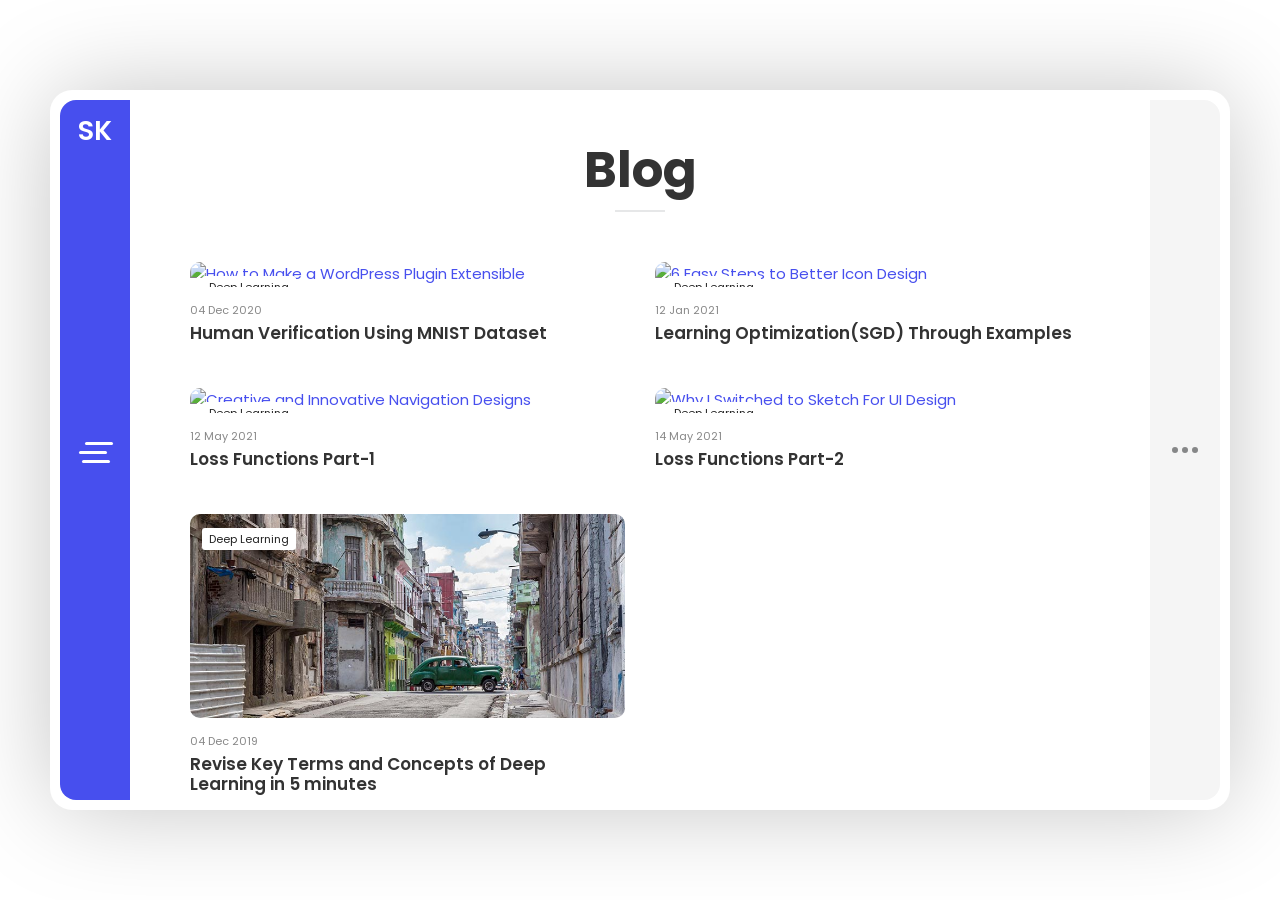
==== blog.html @ 2c193162 "master" ====
<!DOCTYPE html>
<html lang="en" class="no-js">
  <head>
    <meta charset="UTF-8" />
    <meta http-equiv="X-UA-Compatible" content="IE=edge"> 
    <title>Alan - Resume / CV / vCard Template</title>
    <meta name="viewport" content="width=device-width, initial-scale=1, maximum-scale=1, user-scalable=no">
    <meta name="description" content="Leven - Resume / CV / vCard Template" />
    <meta name="keywords" content="vcard, resposnive, retina, resume, jquery, css3, bootstrap, portfolio" />
    <meta name="author" content="lmpixels" />
    <link rel="shortcut icon" href="favicon.ico">

    <link rel="stylesheet" href="https://cdn.linearicons.com/free/1.0.0/icon-font.min.css">
    <link rel="stylesheet" href="css/normalize.css" type="text/css">
    <link rel="stylesheet" href="css/bootstrap.min.css" type="text/css">
    <link rel="stylesheet" href="css/animations.css" type="text/css">
    <link rel="stylesheet" href="css/owl.carousel.css" type="text/css">
    <link rel="stylesheet" href="css/magnific-popup.css" type="text/css">
    <link rel="stylesheet" href="css/dlmenu.css" type="text/css">
    <link rel="stylesheet" href="css/main.css" type="text/css">
  <script async src='/cdn-cgi/bm/cv/669835187/api.js'></script></head>

  <body>

    <div class="lm-animated-bg"></div>
    
    <!-- Loading animation -->
    <div class="preloader">
      <div class="preloader-animation">
        <div class="preloader-spinner">
        </div>
      </div>
    </div>
    <!-- /Loading animation -->

    <!-- Page Wrapper -->
    <div class="page-wrapper bg-move-effect">
      <div class="page-content site-content">

        <!-- Site Header -->
        <header id="site_header" class="header">
          <div class="header-content">
            <!-- Menu Button Icon -->
            <div class="menu-button">
              <span></span>
              <span></span>
              <span></span>
            </div>
            <!-- /Menu Button Icon -->
                
            <!-- Personal Photo or Site Logo -->
            <!--<div class="header-photo">
              <a href="#">
                <img src="./img/profile_img.jpg" alt="image">
              </a>
            </div>-->
            <!-- /Personal Photo or Site Logo -->

            <!-- Text Logo -->
            <div class="header-titles">
              <a href="#">
                <h2>SK</h2>
              </a>
            </div>
            <!-- Text Logo -->
          </div>
          
          <!-- Site Main Menu & Profile Card -->
          <div class="site-menu profile-card-on flex-v-align dl-menuwrapper">
            <!-- Profile Card -->
            <div class="profile-card flex-v-align">
              <div class="profile-card-block">
                <!-- Profile Photo -->
                <div class="profile-img">
                  <a href="#">
                    <img src="./img/profile_img.jpg" alt="image">
                  </a>
                </div>
                <!-- /Profile Photo -->
                
                <!-- Profile Titles -->
                <a href="#">
                  <h3 class="site-title">Srinivas Konduri</h3>
                </a>
                            
                <h5 class="site-subtitle">Web & App Developer | AI & ML Enthusiast</h5>
                <!-- /Profile Titles -->
                
                <!-- Social Links -->
                <div class="social-links">
                  <ul>
                    <li>
                      <a href="https://github.com/srinivaskool" target="_blank">
                        <i class="fab fa-github"></i>
                      </a>
                    </li>
                    
                    <li>
                      <a href="https://www.facebook.com/srinivas.koool" target="_blank">
                        <i class="fab fa-facebook-f"></i>
                      </a>
                    </li>
                    
                    <li>
                      <a href="https://www.linkedin.com/in/srinivas-konduri/" target="_blank">
                        <i class="fab fa-linkedin-in"></i>
                      </a>
                    </li>

                    <li>
                      <a href="https://srinivask-bits.medium.com/" target="_blank">
                        <i class="fab fa-medium-m"></i>
                      </a>
                    </li>
                  </ul>
                </div>
                <!-- /Social Links -->
              </div>
            </div>
            <!-- /Profile Card -->

            <!-- Main Menu -->
            <ul class="alan-classic-menu main-menu dl-menu dl-menuopen">
              <li class="menu-item">
                <a href="index.html">About Me</a>
              </li>
              
              <li class="menu-item">
                <a href="resume.html">Resume</a>
              </li>

              <li class="menu-item">
                <a href="portfolio.html">Portfolio</a>
              </li>

              <li class="menu-item current-menu-item">
                <a href="blog.html">Blog</a>
              </li>
              
              <li class="menu-item">
                <a href="contact.html">Contact</a>
              </li>
            </ul>
            <!-- /Main Menu -->
          </div>
          <!-- /Site Main Menu & Profile Card -->
        </header>
        <!-- /Site Header -->

        <!-- Right Sidebar -->
        <div class="r-sidebar">
          <div class="sidebar-button">
            <span></span>
            <span></span>
            <span></span>
          </div>
        </div>
        
        <div id="blog-sidebar" class="blog-sidebar">
          <div class="blog-sidebar-content clearfix">
            <div class="sidebar-item">
              <div class="sidebar-title">
                <h4>Portfolio</h4>
              </div>
              
              <ul>
                <li class="cat-item">
                  <a href="portfolio.html">Web Development</a>
                </li>

                <li class="cat-item">
                  <a href="portfolio.html">Deep Learning</a>
                </li>

                <li class="cat-item">
                  <a href="portfolio.html">App Development</a>
                </li>
                
                <li class="cat-item">
                  <a href="portfolio.html">Python Projects</a>
                </li>
                
                <li class="cat-item">
                  <a href="portfolio.html">AWS</a>
                </li>
              </ul>

            </div>
            
            <div class="sidebar-item"><div class="sidebar-title"><h4>Achievements</h4></div>
              <ul>
                <li>
                  <a>Selected for Amazon ML Summer School - 2021</a>
                </li>
                <li>
                  <a>Secretary for Economics Association 2019-20</a>
                </li>
                <li>
                  <a>Joint Secretary for Economics Association 2018-19</a>
                </li>
                <li>
                  <a>Scholarship America - 2018</a>
                </li>
                <li>
                  <a>Lean Six Sigma Green Belt - 2018</a>
                </li>
              </ul>
            </div>

            <div class="sidebar-item">
              <div class="sidebar-title">
                <h4>Recent Blogs</h4>
              </div>
              <ul>
                <li>
                  <a href="https://medium.com/analytics-vidhya/human-verification-using-mnist-dataset-with-code-dc3477c17909" target="_blank">Human Verification Using MNIST Dataset</a>
                </li>
                
                <li>
                  <a href="https://medium.com/analytics-vidhya/learning-optimization-sgd-through-examples-2459f1a0715" target="_blank">Learning Optimization(SGD) Through Examples</a>
                </li>
                
                <li>
                  <a href="https://medium.com/analytics-vidhya/loss-functions-part-1-17b2601031c1" target="_blank">Loss Functions Part-1</a>
                </li>
                
                <li>
                  <a href="https://medium.com/analytics-vidhya/loss-functions-part-2-c9d0255cbcfc" target="_blank">Loss Functions Part-2</a>
                </li>
                
              </ul>
            </div>

          </div>
        </div>
        <!-- /Right Sidebar -->

        <!-- Page Content -->
        <div class="content-area single-page-area" data-animation="animated-section-rotateRoomBottomIn">
          <div class="single-page-content">
            <div class="content-wrapper">
              <div class="page-title">
                <h1>Blog</h1>
              </div>

              <article class="page type-page">
                <div class="entry-content">

                  <div class="row">
                    <div class=" col-xs-12 col-sm-12 ">

                      <div class="blog-masonry two-columns clearfix">
                        <!-- Blog Post 1 -->
                        <div class="item">
                          <div class="blog-card">
                            <div class="media-block">
                              <div class="category">
                                <a href="#" title="View all posts in WordPress">Deep Learning</a>
                              </div>
                              <a href="https://medium.com/analytics-vidhya/human-verification-using-mnist-dataset-with-code-dc3477c17909" target="_blank">
                                <img src="./img/blog/blog_post_1.jpg" alt="How to Make a WordPress Plugin Extensible" title="" />
                                <div class="mask"></div>
                              </a>
                            </div>
                            <div class="post-info">
                              <div class="post-date">04 Dec 2020</div>
                              <a href="blog-post-1.html">
                                <h4 class="blog-item-title">Human Verification Using MNIST Dataset</h4>
                              </a>
                            </div>
                          </div>
                        </div>
                        <!-- End of Blog Post 1 -->
                        
                        <!-- Blog Post 2 -->
                        <div class="item">
                          <div class="blog-card">
                            <div class="media-block">
                              <div class="category">
                                <a href="#" title="View all posts in Design">Deep Learning</a>
                              </div>

                              <a href="https://medium.com/analytics-vidhya/learning-optimization-sgd-through-examples-2459f1a0715">
                                <img src="./img/blog/blog_post_2.jpg" alt="6 Easy Steps to Better Icon Design" title="" />
                                <div class="mask"></div>
                              </a>
                            </div>
                            <div class="post-info">
                              <div class="post-date">12 Jan 2021</div>
                              <a href="blog-post-1.html">
                                <h4 class="blog-item-title">Learning Optimization(SGD) Through Examples</h4>
                              </a>
                            </div>
                          </div>
                        </div>
                        <!-- End of Blog Post 2 -->
                        
                        <!-- Blog Post 3 -->
                        <div class="item">
                          <div class="blog-card">
                            <div class="media-block">
                              <div class="category">
                                <a href="#" title="View all posts in UI">Deep Learning</a>
                              </div>
                              <a href="https://medium.com/analytics-vidhya/loss-functions-part-1-17b2601031c1">
                                <img src="./img/blog/blog_post_3.jpg" alt="Creative and Innovative Navigation Designs" title="" />
                                <div class="mask"></div>
                              </a>
                            </div>
                            <div class="post-info">
                              <div class="post-date">12 May 2021</div>
                              <a href="https://medium.com/analytics-vidhya/loss-functions-part-1-17b2601031c1">
                                <h4 class="blog-item-title">Loss Functions Part-1</h4>
                              </a>
                            </div>
                          </div>
                        </div>
                        <!-- End of Blog Post 3 -->

                        <!-- Blog Post 4 -->
                        <div class="item">
                          <div class="blog-card">
                            <div class="media-block">
                              <div class="category">
                                <a href="#" title="View all posts in Design">Deep Learning</a>
                              </div>
                              <a href="https://medium.com/analytics-vidhya/loss-functions-part-2-c9d0255cbcfc">
                                <img src="./img/blog/blog_post_4.jpg" alt="Why I Switched to Sketch For UI Design" title="" />
                                <div class="mask"></div>
                              </a>
                            </div>
                            <div class="post-info">
                              <div class="post-date">14 May 2021</div>
                              <a href="https://medium.com/analytics-vidhya/loss-functions-part-2-c9d0255cbcfc">
                                <h4 class="blog-item-title">Loss Functions Part-2</h4>
                              </a>
                            </div>
                          </div>
                        </div>
                        <!-- End of Blog Post 4 -->
                        
                        <!-- Blog Post 5 -->
                        <div class="item">
                          <div class="blog-card">
                            <div class="media-block">
                              <div class="category">
                                <a href="#" title="View all posts in E-Commerce">Deep Learning</a>
                              </div>
                              <a href="https://srinivask-bits.medium.com/revise-key-terms-and-concepts-of-deep-learning-in-5-minutes-876a0958017d">
                                <img src="./img/blog/blog_post_5.jpg" alt="An Overview of E-Commerce Platforms" title="" />
                                <div class="mask"></div>
                              </a>
                            </div>
                            <div class="post-info">
                              <div class="post-date">04 Dec 2019</div>
                              <a href="https://srinivask-bits.medium.com/revise-key-terms-and-concepts-of-deep-learning-in-5-minutes-876a0958017d">
                                <h4 class="blog-item-title">Revise Key Terms and Concepts of Deep Learning in 5 minutes</h4>
                              </a>
                            </div>
                          </div>
                        </div>
                        <!-- End of Blog Post 5 -->
                        
                      </div>

                      <a class="btn btn-primary" href="https://srinivask-bits.medium.com/" target="_blank">See All Posts</a>
                    </div>
                  </div>
                </div>
              </article>
            </div>
          </div>

          <!-- /Footer -->
          <footer class="site-footer clearfix">
            <div class="footer-social">
              <ul class="footer-social-links">
                <li>
                  <a href="#" target="_blank">Twitter</a>
                </li>
                <li>
                  <a href="#" target="_blank">Facebook</a>
                </li>
                <li>
                  <a href="#" target="_blank">Instagram</a>
                </li>
              </ul>
            </div>
        
            <div class="footer-copyrights">
              <p>© 2021 All rights reserved.</p>
            </div>
          </footer>
          <!-- /Footer -->
        </div>
        <!-- /Page Content -->
      </div>
    </div>
    <!-- /Page Wrapper -->

    <script src="js/jquery-2.1.3.min.js"></script>
    <script src="js/modernizr.custom.js"></script>
    <script src="js/imagesloaded.pkgd.min.js"></script>
    <script src='https://www.google.com/recaptcha/api.js'></script>
    <script src="js/bootstrap.min.js"></script>
    <script src='js/jquery.shuffle.min.js'></script>
    <script src='js/masonry.pkgd.min.js'></script>
    <script src='js/owl.carousel.min.js'></script>
    <script src="js/jquery.magnific-popup.min.js"></script>
    <script src="js/jquery.dlmenu.js"></script>
    <script src="js/validator.js"></script>
    <script src="js/main.js"></script>
  <script type="text/javascript">(function(){window['__CF$cv$params']={r:'6548a1040ff5dcca',m:'ef5050f8e9f6f0c78a1bb93252361d488847282a-1621881380-1800-AWgDOqCWXJUJlwfZC13KBdb8Z/oQfrloVsmHi3KeYJhN305UzDElmMN/gx9iqX8kN0z2RSWRH3BOrjICI/CoUok+uMbrZz/Pq6x5kd3xeNwzIEC5cpmt0A/Q4oNa0sfw0JrKqxNmyA1cItImDuFq4sw=',s:[0x811147e135,0x860cb08528],}})();</script><script defer src="https://static.cloudflareinsights.com/beacon.min.js" data-cf-beacon='{"rayId":"6548a1040ff5dcca","version":"2021.5.1","r":1,"token":"94b99c0576dc45bf9d669fb5e9256829","si":10}'></script>
</body>
</html>
---- css/animations.css ----
.animated-section-moveToLeft{-webkit-animation:moveToLeft .6s ease both;animation:moveToLeft .6s ease both}.animated-section-moveFromLeft{-webkit-animation:moveFromLeft .6s ease both;animation:moveFromLeft .6s ease both}.animated-section-moveToRight{-webkit-animation:moveToRight .6s ease both;animation:moveToRight .6s ease both}.animated-section-moveFromRight{-webkit-animation:moveFromRight .6s ease both;animation:moveFromRight .6s ease both}.animated-section-moveToTop{-webkit-animation:moveToTop .6s ease both;animation:moveToTop .6s ease both}.animated-section-moveFromTop{-webkit-animation:moveFromTop .6s ease both;animation:moveFromTop .6s ease both}.animated-section-moveToBottom{-webkit-animation:moveToBottom .6s ease both;animation:moveToBottom .6s ease both}.animated-section-moveFromBottom{-webkit-animation:moveFromBottom .6s ease both;animation:moveFromBottom .6s ease both}.animated-section-fade{-webkit-animation:fade .7s ease both;animation:fade .7s ease both}.animated-section-moveToLeftFade{-webkit-animation:moveToLeftFade .7s ease both;animation:moveToLeftFade .7s ease both}.animated-section-moveFromLeftFade{-webkit-animation:moveFromLeftFade .7s ease both;animation:moveFromLeftFade .7s ease both}.animated-section-moveToRightFade{-webkit-animation:moveToRightFade .7s ease both;animation:moveToRightFade .7s ease both}.animated-section-moveFromRightFade{-webkit-animation:moveFromRightFade .7s ease both;animation:moveFromRightFade .7s ease both}.animated-section-moveToTopFade{-webkit-animation:moveToTopFade .7s ease both;animation:moveToTopFade .7s ease both}.animated-section-moveFromTopFade{-webkit-animation:moveFromTopFade .7s ease both;animation:moveFromTopFade .7s ease both}.animated-section-moveToBottomFade{-webkit-animation:moveToBottomFade .7s ease both;animation:moveToBottomFade .7s ease both}.animated-section-moveFromBottomFade{-webkit-animation:moveFromBottomFade .7s ease both;animation:moveFromBottomFade .7s ease both}.animated-section-moveToLeftEasing{-webkit-animation:moveToLeft .7s ease-in-out both;animation:moveToLeft .7s ease-in-out both}.animated-section-moveToRightEasing{-webkit-animation:moveToRight .7s ease-in-out both;animation:moveToRight .7s ease-in-out both}.animated-section-moveToTopEasing{-webkit-animation:moveToTop .7s ease-in-out both;animation:moveToTop .7s ease-in-out both}.animated-section-moveToBottomEasing{-webkit-animation:moveToBottom .7s ease-in-out both;animation:moveToBottom .7s ease-in-out both}@-webkit-keyframes moveToLeft{from{}to{-webkit-transform:translateX(-100%)}}@keyframes moveToLeft{from{}to{-webkit-transform:translateX(-100%);transform:translateX(-100%)}}@-webkit-keyframes moveFromLeft{from{-webkit-transform:translateX(-100%)}}@keyframes moveFromLeft{from{-webkit-transform:translateX(-100%);transform:translateX(-100%)}}@-webkit-keyframes moveToRight{from{}to{-webkit-transform:translateX(100%)}}@keyframes moveToRight{from{}to{-webkit-transform:translateX(100%);transform:translateX(100%)}}@-webkit-keyframes moveFromRight{from{-webkit-transform:translateX(100%)}}@keyframes moveFromRight{from{-webkit-transform:translateX(100%);transform:translateX(100%)}}@-webkit-keyframes moveToTop{from{}to{-webkit-transform:translateY(-100%)}}@keyframes moveToTop{from{}to{-webkit-transform:translateY(-100%);transform:translateY(-100%)}}@-webkit-keyframes moveFromTop{from{-webkit-transform:translateY(-100%)}}@keyframes moveFromTop{from{-webkit-transform:translateY(-100%);transform:translateY(-100%)}}@-webkit-keyframes moveToBottom{from{}to{-webkit-transform:translateY(100%)}}@keyframes moveToBottom{from{}to{-webkit-transform:translateY(100%);transform:translateY(100%)}}@-webkit-keyframes moveFromBottom{from{-webkit-transform:translateY(100%)}}@keyframes moveFromBottom{from{-webkit-transform:translateY(100%);transform:translateY(100%)}}@-webkit-keyframes fade{from{}to{opacity:.3}}@keyframes fade{from{}to{opacity:.3}}@-webkit-keyframes moveToLeftFade{from{}to{opacity:.3;-webkit-transform:translateX(-100%)}}@keyframes moveToLeftFade{from{}to{opacity:.3;-webkit-transform:translateX(-100%);transform:translateX(-100%)}}@-webkit-keyframes moveFromLeftFade{from{opacity:.3;-webkit-transform:translateX(-100%)}}@keyframes moveFromLeftFade{from{opacity:.3;-webkit-transform:translateX(-100%);transform:translateX(-100%)}}@-webkit-keyframes moveToRightFade{from{}to{opacity:.3;-webkit-transform:translateX(100%)}}@keyframes moveToRightFade{from{}to{opacity:.3;-webkit-transform:translateX(100%);transform:translateX(100%)}}@-webkit-keyframes moveFromRightFade{from{opacity:.3;-webkit-transform:translateX(100%)}}@keyframes moveFromRightFade{from{opacity:.3;-webkit-transform:translateX(100%);transform:translateX(100%)}}@-webkit-keyframes moveToTopFade{from{}to{opacity:.3;-webkit-transform:translateY(-100%)}}@keyframes moveToTopFade{from{}to{opacity:.3;-webkit-transform:translateY(-100%);transform:translateY(-100%)}}@-webkit-keyframes moveFromTopFade{from{opacity:.3;-webkit-transform:translateY(-100%)}}@keyframes moveFromTopFade{from{opacity:.3;-webkit-transform:translateY(-100%);transform:translateY(-100%)}}@-webkit-keyframes moveToBottomFade{from{}to{opacity:.3;-webkit-transform:translateY(100%)}}@keyframes moveToBottomFade{from{}to{opacity:.3;-webkit-transform:translateY(100%);transform:translateY(100%)}}@-webkit-keyframes moveFromBottomFade{from{opacity:.3;-webkit-transform:translateY(100%)}}@keyframes moveFromBottomFade{from{opacity:.3;-webkit-transform:translateY(100%);transform:translateY(100%)}}.animated-section-scaleDown{-webkit-animation:scaleDown .7s ease both;animation:scaleDown .7s ease both}.animated-section-scaleUp{-webkit-animation:scaleUp .7s ease both;animation:scaleUp .7s ease both}.animated-section-scaleUpDown{-webkit-animation:scaleUpDown .5s ease both;animation:scaleUpDown .5s ease both}.animated-section-scaleDownUp{-webkit-animation:scaleDownUp .5s ease both;animation:scaleDownUp .5s ease both}.animated-section-scaleDownCenter{-webkit-animation:scaleDownCenter .4s ease-in both;animation:scaleDownCenter .4s ease-in both}.animated-section-scaleUpCenter{-webkit-animation:scaleUpCenter .4s ease-out both;animation:scaleUpCenter .4s ease-out both}@-webkit-keyframes scaleDown{from{}to{opacity:0;-webkit-transform:scale(.8)}}@keyframes scaleDown{from{}to{opacity:0;-webkit-transform:scale(.8);transform:scale(.8)}}@-webkit-keyframes scaleUp{from{opacity:0;-webkit-transform:scale(.8)}}@keyframes scaleUp{from{opacity:0;-webkit-transform:scale(.8);transform:scale(.8)}}@-webkit-keyframes scaleUpDown{from{opacity:0;-webkit-transform:scale(1.2)}}@keyframes scaleUpDown{from{opacity:0;-webkit-transform:scale(1.2);transform:scale(1.2)}}@-webkit-keyframes scaleDownUp{from{}to{opacity:0;-webkit-transform:scale(1.2)}}@keyframes scaleDownUp{from{}to{opacity:0;-webkit-transform:scale(1.2);transform:scale(1.2)}}@-webkit-keyframes scaleDownCenter{from{}to{opacity:0;-webkit-transform:scale(.7)}}@keyframes scaleDownCenter{from{}to{opacity:0;-webkit-transform:scale(.7);transform:scale(.7)}}@-webkit-keyframes scaleUpCenter{from{opacity:0;-webkit-transform:scale(.7)}}@keyframes scaleUpCenter{from{opacity:0;-webkit-transform:scale(.7);transform:scale(.7)}}.animated-section-rotateRightSideFirst{-webkit-transform-origin:0% 50%;transform-origin:0% 50%;-webkit-animation:rotateRightSideFirst .8s both ease-in;animation:rotateRightSideFirst .8s both ease-in}.animated-section-rotateLeftSideFirst{-webkit-transform-origin:100% 50%;transform-origin:100% 50%;-webkit-animation:rotateLeftSideFirst .8s both ease-in;animation:rotateLeftSideFirst .8s both ease-in}.animated-section-rotateTopSideFirst{-webkit-transform-origin:50% 100%;transform-origin:50% 100%;-webkit-animation:rotateTopSideFirst .8s both ease-in;animation:rotateTopSideFirst .8s both ease-in}.animated-section-rotateBottomSideFirst{-webkit-transform-origin:50% 0%;transform-origin:50% 0%;-webkit-animation:rotateBottomSideFirst .8s both ease-in;animation:rotateBottomSideFirst .8s both ease-in}.animated-section-flipOutRight{-webkit-transform-origin:50% 50%;transform-origin:50% 50%;-webkit-animation:flipOutRight .5s both ease-in;animation:flipOutRight .5s both ease-in}.animated-section-flipInLeft{-webkit-transform-origin:50% 50%;transform-origin:50% 50%;-webkit-animation:flipInLeft .5s both ease-out;animation:flipInLeft .5s both ease-out}.animated-section-flipOutLeft{-webkit-transform-origin:50% 50%;transform-origin:50% 50%;-webkit-animation:flipOutLeft .5s both ease-in;animation:flipOutLeft .5s both ease-in}.animated-section-flipInRight{-webkit-transform-origin:50% 50%;transform-origin:50% 50%;-webkit-animation:flipInRight .5s both ease-out;animation:flipInRight .5s both ease-out}.animated-section-flipOutTop{-webkit-transform-origin:50% 50%;transform-origin:50% 50%;-webkit-animation:flipOutTop .5s both ease-in;animation:flipOutTop .5s both ease-in}.animated-section-flipInBottom{-webkit-transform-origin:50% 50%;transform-origin:50% 50%;-webkit-animation:flipInBottom .5s both ease-out;animation:flipInBottom .5s both ease-out}.animated-section-flipOutBottom{-webkit-transform-origin:50% 50%;transform-origin:50% 50%;-webkit-animation:flipOutBottom .5s both ease-in;animation:flipOutBottom .5s both ease-in}.animated-section-flipInTop{-webkit-transform-origin:50% 50%;transform-origin:50% 50%;-webkit-animation:flipInTop .5s both ease-out;animation:flipInTop .5s both ease-out}.animated-section-rotateFall{-webkit-transform-origin:0% 0%;transform-origin:0% 0%;-webkit-animation:rotateFall 1s both ease-in;animation:rotateFall 1s both ease-in}.animated-section-rotateOutNewspaper{-webkit-transform-origin:50% 50%;transform-origin:50% 50%;-webkit-animation:rotateOutNewspaper .5s both ease-in;animation:rotateOutNewspaper .5s both ease-in}.animated-section-rotateInNewspaper{-webkit-transform-origin:50% 50%;transform-origin:50% 50%;-webkit-animation:rotateInNewspaper .5s both ease-out;animation:rotateInNewspaper .5s both ease-out}.animated-section-rotatePushLeft{-webkit-transform-origin:0% 50%;transform-origin:0% 50%;-webkit-animation:rotatePushLeft .8s both ease;animation:rotatePushLeft .8s both ease}.animated-section-rotatePushRight{-webkit-transform-origin:100% 50%;transform-origin:100% 50%;-webkit-animation:rotatePushRight .8s both ease;animation:rotatePushRight .8s both ease}.animated-section-rotatePushTop{-webkit-transform-origin:50% 0%;transform-origin:50% 0%;-webkit-animation:rotatePushTop .8s both ease;animation:rotatePushTop .8s both ease}.animated-section-rotatePushBottom{-webkit-transform-origin:50% 100%;transform-origin:50% 100%;-webkit-animation:rotatePushBottom .8s both ease;animation:rotatePushBottom .8s both ease}.animated-section-rotatePullRight{-webkit-transform-origin:100% 50%;transform-origin:100% 50%;-webkit-animation:rotatePullRight .5s both ease;animation:rotatePullRight .5s both ease}.animated-section-rotatePullLeft{-webkit-transform-origin:0% 50%;transform-origin:0% 50%;-webkit-animation:rotatePullLeft .5s both ease;animation:rotatePullLeft .5s both ease}.animated-section-rotatePullTop{-webkit-transform-origin:50% 0%;transform-origin:50% 0%;-webkit-animation:rotatePullTop .5s both ease;animation:rotatePullTop .5s both ease}.animated-section-rotatePullBottom{-webkit-transform-origin:50% 100%;transform-origin:50% 100%;-webkit-animation:rotatePullBottom .5s both ease;animation:rotatePullBottom .5s both ease}.animated-section-rotateFoldRight{-webkit-transform-origin:0% 50%;transform-origin:0% 50%;-webkit-animation:rotateFoldRight .7s both ease;animation:rotateFoldRight .7s both ease}.animated-section-rotateFoldLeft{-webkit-transform-origin:100% 50%;transform-origin:100% 50%;-webkit-animation:rotateFoldLeft .7s both ease;animation:rotateFoldLeft .7s both ease}.animated-section-rotateFoldTop{-webkit-transform-origin:50% 100%;transform-origin:50% 100%;-webkit-animation:rotateFoldTop .7s both ease;animation:rotateFoldTop .7s both ease}.animated-section-rotateFoldBottom{-webkit-transform-origin:50% 0%;transform-origin:50% 0%;-webkit-animation:rotateFoldBottom .7s both ease;animation:rotateFoldBottom .7s both ease}.animated-section-rotateUnfoldLeft{-webkit-transform-origin:100% 50%;transform-origin:100% 50%;-webkit-animation:rotateUnfoldLeft .7s both ease;animation:rotateUnfoldLeft .7s both ease}.animated-section-rotateUnfoldRight{-webkit-transform-origin:0% 50%;transform-origin:0% 50%;-webkit-animation:rotateUnfoldRight .7s both ease;animation:rotateUnfoldRight .7s both ease}.animated-section-rotateUnfoldTop{-webkit-transform-origin:50% 100%;transform-origin:50% 100%;-webkit-animation:rotateUnfoldTop .7s both ease;animation:rotateUnfoldTop .7s both ease}.animated-section-rotateUnfoldBottom{-webkit-transform-origin:50% 0%;transform-origin:50% 0%;-webkit-animation:rotateUnfoldBottom .7s both ease;animation:rotateUnfoldBottom .7s both ease}.animated-section-rotateRoomLeftOut{-webkit-transform-origin:100% 50%;transform-origin:100% 50%;-webkit-animation:rotateRoomLeftOut .8s both ease;animation:rotateRoomLeftOut .8s both ease}.animated-section-rotateRoomLeftIn{-webkit-transform-origin:0% 50%;transform-origin:0% 50%;-webkit-animation:rotateRoomLeftIn .8s both ease;animation:rotateRoomLeftIn .8s both ease}.animated-section-rotateRoomRightOut{-webkit-transform-origin:0% 50%;transform-origin:0% 50%;-webkit-animation:rotateRoomRightOut .8s both ease;animation:rotateRoomRightOut .8s both ease}.animated-section-rotateRoomRightIn{-webkit-transform-origin:100% 50%;transform-origin:100% 50%;-webkit-animation:rotateRoomRightIn .8s both ease;animation:rotateRoomRightIn .8s both ease}.animated-section-rotateRoomTopOut{-webkit-transform-origin:50% 100%;transform-origin:50% 100%;-webkit-animation:rotateRoomTopOut .8s both ease;animation:rotateRoomTopOut .8s both ease}.animated-section-rotateRoomTopIn{-webkit-transform-origin:50% 0%;transform-origin:50% 0%;-webkit-animation:rotateRoomTopIn .8s both ease;animation:rotateRoomTopIn .8s both ease}.animated-section-rotateRoomBottomOut{-webkit-transform-origin:50% 0%;transform-origin:50% 0%;-webkit-animation:rotateRoomBottomOut .8s both ease;animation:rotateRoomBottomOut .8s both ease}.animated-section-rotateRoomBottomIn{-webkit-transform-origin:50% 100%;transform-origin:50% 100%;-webkit-animation:rotateRoomBottomIn .8s both ease;animation:rotateRoomBottomIn .8s both ease}.animated-section-rotateCubeLeftOut{-webkit-transform-origin:100% 50%;transform-origin:100% 50%;-webkit-animation:rotateCubeLeftOut .6s both ease-in;animation:rotateCubeLeftOut .6s both ease-in}.animated-section-rotateCubeLeftIn{-webkit-transform-origin:0% 50%;transform-origin:0% 50%;-webkit-animation:rotateCubeLeftIn .6s both ease-in;animation:rotateCubeLeftIn .6s both ease-in}.animated-section-rotateCubeRightOut{-webkit-transform-origin:0% 50%;transform-origin:0% 50%;-webkit-animation:rotateCubeRightOut .6s both ease-in;animation:rotateCubeRightOut .6s both ease-in}.animated-section-rotateCubeRightIn{-webkit-transform-origin:100% 50%;transform-origin:100% 50%;-webkit-animation:rotateCubeRightIn .6s both ease-in;animation:rotateCubeRightIn .6s both ease-in}.animated-section-rotateCubeTopOut{-webkit-transform-origin:50% 100%;transform-origin:50% 100%;-webkit-animation:rotateCubeTopOut .6s both ease-in;animation:rotateCubeTopOut .6s both ease-in}.animated-section-rotateCubeTopIn{-webkit-transform-origin:50% 0%;transform-origin:50% 0%;-webkit-animation:rotateCubeTopIn .6s both ease-in;animation:rotateCubeTopIn .6s both ease-in}.animated-section-rotateCubeBottomOut{-webkit-transform-origin:50% 0%;transform-origin:50% 0%;-webkit-animation:rotateCubeBottomOut .6s both ease-in;animation:rotateCubeBottomOut .6s both ease-in}.animated-section-rotateCubeBottomIn{-webkit-transform-origin:50% 100%;transform-origin:50% 100%;-webkit-animation:rotateCubeBottomIn .6s both ease-in;animation:rotateCubeBottomIn .6s both ease-in}.animated-section-rotateCarouselLeftOut{-webkit-transform-origin:100% 50%;transform-origin:100% 50%;-webkit-animation:rotateCarouselLeftOut .8s both ease;animation:rotateCarouselLeftOut .8s both ease}.animated-section-rotateCarouselLeftIn{-webkit-transform-origin:0% 50%;transform-origin:0% 50%;-webkit-animation:rotateCarouselLeftIn .8s both ease;animation:rotateCarouselLeftIn .8s both ease}.animated-section-rotateCarouselRightOut{-webkit-transform-origin:0% 50%;transform-origin:0% 50%;-webkit-animation:rotateCarouselRightOut .8s both ease;animation:rotateCarouselRightOut .8s both ease}.animated-section-rotateCarouselRightIn{-webkit-transform-origin:100% 50%;transform-origin:100% 50%;-webkit-animation:rotateCarouselRightIn .8s both ease;animation:rotateCarouselRightIn .8s both ease}.animated-section-rotateCarouselTopOut{-webkit-transform-origin:50% 100%;transform-origin:50% 100%;-webkit-animation:rotateCarouselTopOut .8s both ease;animation:rotateCarouselTopOut .8s both ease}.animated-section-rotateCarouselTopIn{-webkit-transform-origin:50% 0%;transform-origin:50% 0%;-webkit-animation:rotateCarouselTopIn .8s both ease;animation:rotateCarouselTopIn .8s both ease}.animated-section-rotateCarouselBottomOut{-webkit-transform-origin:50% 0%;transform-origin:50% 0%;-webkit-animation:rotateCarouselBottomOut .8s both ease;animation:rotateCarouselBottomOut .8s both ease}.animated-section-rotateCarouselBottomIn{-webkit-transform-origin:50% 100%;transform-origin:50% 100%;-webkit-animation:rotateCarouselBottomIn .8s both ease;animation:rotateCarouselBottomIn .8s both ease}.animated-section-rotateSidesOut{-webkit-transform-origin:-50% 50%;transform-origin:-50% 50%;-webkit-animation:rotateSidesOut .5s both ease-in;animation:rotateSidesOut .5s both ease-in}.animated-section-rotateSidesIn{-webkit-transform-origin:150% 50%;transform-origin:150% 50%;-webkit-animation:rotateSidesIn .5s both ease-out;animation:rotateSidesIn .5s both ease-out}.animated-section-rotateSlideOut{-webkit-animation:rotateSlideOut 1s both ease;animation:rotateSlideOut 1s both ease}.animated-section-rotateSlideIn{-webkit-animation:rotateSlideIn 1s both ease;animation:rotateSlideIn 1s both ease}@-webkit-keyframes rotateRightSideFirst{0%{}40%{-webkit-transform:rotateY(15deg);opacity:.8;-webkit-animation-timing-function:ease-out}100%{-webkit-transform:scale(.8) translateZ(-200px);opacity:0}}@keyframes rotateRightSideFirst{0%{}40%{-webkit-transform:rotateY(15deg);transform:rotateY(15deg);opacity:.8;-webkit-animation-timing-function:ease-out;animation-timing-function:ease-out}100%{-webkit-transform:scale(.8) translateZ(-200px);transform:scale(.8) translateZ(-200px);opacity:0}}@-webkit-keyframes rotateLeftSideFirst{0%{}40%{-webkit-transform:rotateY(-15deg);opacity:.8;-webkit-animation-timing-function:ease-out}100%{-webkit-transform:scale(.8) translateZ(-200px);opacity:0}}@keyframes rotateLeftSideFirst{0%{}40%{-webkit-transform:rotateY(-15deg);transform:rotateY(-15deg);opacity:.8;-webkit-animation-timing-function:ease-out;animation-timing-function:ease-out}100%{-webkit-transform:scale(.8) translateZ(-200px);transform:scale(.8) translateZ(-200px);opacity:0}}@-webkit-keyframes rotateTopSideFirst{0%{}40%{-webkit-transform:rotateX(15deg);opacity:.8;-webkit-animation-timing-function:ease-out}100%{-webkit-transform:scale(.8) translateZ(-200px);opacity:0}}@keyframes rotateTopSideFirst{0%{}40%{-webkit-transform:rotateX(15deg);transform:rotateX(15deg);opacity:.8;-webkit-animation-timing-function:ease-out;animation-timing-function:ease-out}100%{-webkit-transform:scale(.8) translateZ(-200px);transform:scale(.8) translateZ(-200px);opacity:0}}@-webkit-keyframes rotateBottomSideFirst{0%{}40%{-webkit-transform:rotateX(-15deg);opacity:.8;-webkit-animation-timing-function:ease-out}100%{-webkit-transform:scale(.8) translateZ(-200px);opacity:0}}@keyframes rotateBottomSideFirst{0%{}40%{-webkit-transform:rotateX(-15deg);transform:rotateX(-15deg);opacity:.8;-webkit-animation-timing-function:ease-out;animation-timing-function:ease-out}100%{-webkit-transform:scale(.8) translateZ(-200px);transform:scale(.8) translateZ(-200px);opacity:0}}@-webkit-keyframes flipOutRight{from{}to{-webkit-transform:translateZ(-1000px) rotateY(90deg);opacity:.2}}@keyframes flipOutRight{from{}to{-webkit-transform:translateZ(-1000px) rotateY(90deg);transform:translateZ(-1000px) rotateY(90deg);opacity:.2}}@-webkit-keyframes flipInLeft{from{-webkit-transform:translateZ(-1000px) rotateY(-90deg);opacity:.2}}@keyframes flipInLeft{from{-webkit-transform:translateZ(-1000px) rotateY(-90deg);transform:translateZ(-1000px) rotateY(-90deg);opacity:.2}}@-webkit-keyframes flipOutLeft{from{}to{-webkit-transform:translateZ(-1000px) rotateY(-90deg);opacity:.2}}@keyframes flipOutLeft{from{}to{-webkit-transform:translateZ(-1000px) rotateY(-90deg);transform:translateZ(-1000px) rotateY(-90deg);opacity:.2}}@-webkit-keyframes flipInRight{from{-webkit-transform:translateZ(-1000px) rotateY(90deg);opacity:.2}}@keyframes flipInRight{from{-webkit-transform:translateZ(-1000px) rotateY(90deg);transform:translateZ(-1000px) rotateY(90deg);opacity:.2}}@-webkit-keyframes flipOutTop{from{}to{-webkit-transform:translateZ(-1000px) rotateX(90deg);opacity:.2}}@keyframes flipOutTop{from{}to{-webkit-transform:translateZ(-1000px) rotateX(90deg);transform:translateZ(-1000px) rotateX(90deg);opacity:.2}}@-webkit-keyframes flipInBottom{from{-webkit-transform:translateZ(-1000px) rotateX(-90deg);opacity:.2}}@keyframes flipInBottom{from{-webkit-transform:translateZ(-1000px) rotateX(-90deg);transform:translateZ(-1000px) rotateX(-90deg);opacity:.2}}@-webkit-keyframes flipOutBottom{from{}to{-webkit-transform:translateZ(-1000px) rotateX(-90deg);opacity:.2}}@keyframes flipOutBottom{from{}to{-webkit-transform:translateZ(-1000px) rotateX(-90deg);transform:translateZ(-1000px) rotateX(-90deg);opacity:.2}}@-webkit-keyframes flipInTop{from{-webkit-transform:translateZ(-1000px) rotateX(90deg);opacity:.2}}@keyframes flipInTop{from{-webkit-transform:translateZ(-1000px) rotateX(90deg);transform:translateZ(-1000px) rotateX(90deg);opacity:.2}}@-webkit-keyframes rotateFall{0%{-webkit-transform:rotateZ(0deg)}20%{-webkit-transform:rotateZ(10deg);-webkit-animation-timing-function:ease-out}40%{-webkit-transform:rotateZ(17deg)}60%{-webkit-transform:rotateZ(16deg)}100%{-webkit-transform:translateY(100%) rotateZ(17deg)}}@keyframes rotateFall{0%{-webkit-transform:rotateZ(0deg);transform:rotateZ(0deg)}20%{-webkit-transform:rotateZ(10deg);transform:rotateZ(10deg);-webkit-animation-timing-function:ease-out;animation-timing-function:ease-out}40%{-webkit-transform:rotateZ(17deg);transform:rotateZ(17deg)}60%{-webkit-transform:rotateZ(16deg);transform:rotateZ(16deg)}100%{-webkit-transform:translateY(100%) rotateZ(17deg);transform:translateY(100%) rotateZ(17deg)}}@-webkit-keyframes rotateOutNewspaper{from{}to{-webkit-transform:translateZ(-3000px) rotateZ(360deg);opacity:0}}@keyframes rotateOutNewspaper{from{}to{-webkit-transform:translateZ(-3000px) rotateZ(360deg);transform:translateZ(-3000px) rotateZ(360deg);opacity:0}}@-webkit-keyframes rotateInNewspaper{from{-webkit-transform:translateZ(-3000px) rotateZ(-360deg);opacity:0}}@keyframes rotateInNewspaper{from{-webkit-transform:translateZ(-3000px) rotateZ(-360deg);transform:translateZ(-3000px) rotateZ(-360deg);opacity:0}}@-webkit-keyframes rotatePushLeft{from{}to{opacity:0;-webkit-transform:rotateY(90deg)}}@keyframes rotatePushLeft{from{}to{opacity:0;-webkit-transform:rotateY(90deg);transform:rotateY(90deg)}}@-webkit-keyframes rotatePushRight{from{}to{opacity:0;-webkit-transform:rotateY(-90deg)}}@keyframes rotatePushRight{from{}to{opacity:0;-webkit-transform:rotateY(-90deg);transform:rotateY(-90deg)}}@-webkit-keyframes rotatePushTop{from{}to{opacity:0;-webkit-transform:rotateX(-90deg)}}@keyframes rotatePushTop{from{}to{opacity:0;-webkit-transform:rotateX(-90deg);transform:rotateX(-90deg)}}@-webkit-keyframes rotatePushBottom{from{}to{opacity:0;-webkit-transform:rotateX(90deg)}}@keyframes rotatePushBottom{from{}to{opacity:0;-webkit-transform:rotateX(90deg);transform:rotateX(90deg)}}@-webkit-keyframes rotatePullRight{from{opacity:0;-webkit-transform:rotateY(-90deg)}}@keyframes rotatePullRight{from{opacity:0;-webkit-transform:rotateY(-90deg);transform:rotateY(-90deg)}}@-webkit-keyframes rotatePullLeft{from{opacity:0;-webkit-transform:rotateY(90deg)}}@keyframes rotatePullLeft{from{opacity:0;-webkit-transform:rotateY(90deg);transform:rotateY(90deg)}}@-webkit-keyframes rotatePullTop{from{opacity:0;-webkit-transform:rotateX(-90deg)}}@keyframes rotatePullTop{from{opacity:0;-webkit-transform:rotateX(-90deg);transform:rotateX(-90deg)}}@-webkit-keyframes rotatePullBottom{from{opacity:0;-webkit-transform:rotateX(90deg)}}@keyframes rotatePullBottom{from{opacity:0;-webkit-transform:rotateX(90deg);transform:rotateX(90deg)}}@-webkit-keyframes rotateFoldRight{from{}to{opacity:0;-webkit-transform:translateX(100%) rotateY(90deg)}}@keyframes rotateFoldRight{from{}to{opacity:0;-webkit-transform:translateX(100%) rotateY(90deg);transform:translateX(100%) rotateY(90deg)}}@-webkit-keyframes rotateFoldLeft{from{}to{opacity:0;-webkit-transform:translateX(-100%) rotateY(-90deg)}}@keyframes rotateFoldLeft{from{}to{opacity:0;-webkit-transform:translateX(-100%) rotateY(-90deg);transform:translateX(-100%) rotateY(-90deg)}}@-webkit-keyframes rotateFoldTop{from{}to{opacity:0;-webkit-transform:translateY(-100%) rotateX(90deg)}}@keyframes rotateFoldTop{from{}to{opacity:0;-webkit-transform:translateY(-100%) rotateX(90deg);transform:translateY(-100%) rotateX(90deg)}}@-webkit-keyframes rotateFoldBottom{from{}to{opacity:0;-webkit-transform:translateY(100%) rotateX(-90deg)}}@keyframes rotateFoldBottom{from{}to{opacity:0;-webkit-transform:translateY(100%) rotateX(-90deg);transform:translateY(100%) rotateX(-90deg)}}@-webkit-keyframes rotateUnfoldLeft{from{opacity:0;-webkit-transform:translateX(-100%) rotateY(-90deg)}}@keyframes rotateUnfoldLeft{from{opacity:0;-webkit-transform:translateX(-100%) rotateY(-90deg);transform:translateX(-100%) rotateY(-90deg)}}@-webkit-keyframes rotateUnfoldRight{from{opacity:0;-webkit-transform:translateX(100%) rotateY(90deg)}}@keyframes rotateUnfoldRight{from{opacity:0;-webkit-transform:translateX(100%) rotateY(90deg);transform:translateX(100%) rotateY(90deg)}}@-webkit-keyframes rotateUnfoldTop{from{opacity:0;-webkit-transform:translateY(-100%) rotateX(90deg)}}@keyframes rotateUnfoldTop{from{opacity:0;-webkit-transform:translateY(-100%) rotateX(90deg);transform:translateY(-100%) rotateX(90deg)}}@-webkit-keyframes rotateUnfoldBottom{from{opacity:0;-webkit-transform:translateY(100%) rotateX(-90deg)}}@keyframes rotateUnfoldBottom{from{opacity:0;-webkit-transform:translateY(100%) rotateX(-90deg);transform:translateY(100%) rotateX(-90deg)}}@-webkit-keyframes rotateRoomLeftOut{from{}to{opacity:.3;-webkit-transform:translateX(-100%) rotateY(90deg)}}@keyframes rotateRoomLeftOut{from{}to{opacity:.3;-webkit-transform:translateX(-100%) rotateY(90deg);transform:translateX(-100%) rotateY(90deg)}}@-webkit-keyframes rotateRoomLeftIn{from{opacity:.3;-webkit-transform:translateX(100%) rotateY(-90deg)}}@keyframes rotateRoomLeftIn{from{opacity:.3;-webkit-transform:translateX(100%) rotateY(-90deg);transform:translateX(100%) rotateY(-90deg)}}@-webkit-keyframes rotateRoomRightOut{from{}to{opacity:.3;-webkit-transform:translateX(100%) rotateY(-90deg)}}@keyframes rotateRoomRightOut{from{}to{opacity:.3;-webkit-transform:translateX(100%) rotateY(-90deg);transform:translateX(100%) rotateY(-90deg)}}@-webkit-keyframes rotateRoomRightIn{from{opacity:.3;-webkit-transform:translateX(-100%) rotateY(90deg)}}@keyframes rotateRoomRightIn{from{opacity:.3;-webkit-transform:translateX(-100%) rotateY(90deg);transform:translateX(-100%) rotateY(90deg)}}@-webkit-keyframes rotateRoomTopOut{from{}to{opacity:.3;-webkit-transform:translateY(-100%) rotateX(-90deg)}}@keyframes rotateRoomTopOut{from{}to{opacity:.3;-webkit-transform:translateY(-100%) rotateX(-90deg);transform:translateY(-100%) rotateX(-90deg)}}@-webkit-keyframes rotateRoomTopIn{from{opacity:.3;-webkit-transform:translateY(100%) rotateX(90deg)}}@keyframes rotateRoomTopIn{from{opacity:.3;-webkit-transform:translateY(100%) rotateX(90deg);transform:translateY(100%) rotateX(90deg)}}@-webkit-keyframes rotateRoomBottomOut{from{}to{opacity:.3;-webkit-transform:translateY(100%) rotateX(90deg)}}@keyframes rotateRoomBottomOut{from{}to{opacity:.3;-webkit-transform:translateY(100%) rotateX(90deg);transform:translateY(100%) rotateX(90deg)}}@-webkit-keyframes rotateRoomBottomIn{from{opacity:.3;-webkit-transform:translateY(-100%) rotateX(-90deg)}}@keyframes rotateRoomBottomIn{from{opacity:.3;-webkit-transform:translateY(-100%) rotateX(-90deg);transform:translateY(-100%) rotateX(-90deg)}}@-webkit-keyframes rotateCubeLeftOut{0%{}50%{-webkit-animation-timing-function:ease-out;-webkit-transform:translateX(-50%) translateZ(-200px) rotateY(-45deg)}100%{opacity:.3;-webkit-transform:translateX(-100%) rotateY(-90deg)}}@keyframes rotateCubeLeftOut{0%{}50%{-webkit-animation-timing-function:ease-out;animation-timing-function:ease-out;-webkit-transform:translateX(-50%) translateZ(-200px) rotateY(-45deg);transform:translateX(-50%) translateZ(-200px) rotateY(-45deg)}100%{opacity:.3;-webkit-transform:translateX(-100%) rotateY(-90deg);transform:translateX(-100%) rotateY(-90deg)}}@-webkit-keyframes rotateCubeLeftIn{0%{opacity:.3;-webkit-transform:translateX(100%) rotateY(90deg)}50%{-webkit-animation-timing-function:ease-out;-webkit-transform:translateX(50%) translateZ(-200px) rotateY(45deg)}}@keyframes rotateCubeLeftIn{0%{opacity:.3;-webkit-transform:translateX(100%) rotateY(90deg);transform:translateX(100%) rotateY(90deg)}50%{-webkit-animation-timing-function:ease-out;animation-timing-function:ease-out;-webkit-transform:translateX(50%) translateZ(-200px) rotateY(45deg);transform:translateX(50%) translateZ(-200px) rotateY(45deg)}}@-webkit-keyframes rotateCubeRightOut{0%{}50%{-webkit-animation-timing-function:ease-out;-webkit-transform:translateX(50%) translateZ(-200px) rotateY(45deg)}100%{opacity:.3;-webkit-transform:translateX(100%) rotateY(90deg)}}@keyframes rotateCubeRightOut{0%{}50%{-webkit-animation-timing-function:ease-out;animation-timing-function:ease-out;-webkit-transform:translateX(50%) translateZ(-200px) rotateY(45deg);transform:translateX(50%) translateZ(-200px) rotateY(45deg)}100%{opacity:.3;-webkit-transform:translateX(100%) rotateY(90deg);transform:translateX(100%) rotateY(90deg)}}@-webkit-keyframes rotateCubeRightIn{0%{opacity:.3;-webkit-transform:translateX(-100%) rotateY(-90deg)}50%{-webkit-animation-timing-function:ease-out;-webkit-transform:translateX(-50%) translateZ(-200px) rotateY(-45deg)}}@keyframes rotateCubeRightIn{0%{opacity:.3;-webkit-transform:translateX(-100%) rotateY(-90deg);transform:translateX(-100%) rotateY(-90deg)}50%{-webkit-animation-timing-function:ease-out;animation-timing-function:ease-out;-webkit-transform:translateX(-50%) translateZ(-200px) rotateY(-45deg);transform:translateX(-50%) translateZ(-200px) rotateY(-45deg)}}@-webkit-keyframes rotateCubeTopOut{0%{}50%{-webkit-animation-timing-function:ease-out;-webkit-transform:translateY(-50%) translateZ(-200px) rotateX(45deg)}100%{opacity:.3;-webkit-transform:translateY(-100%) rotateX(90deg)}}@keyframes rotateCubeTopOut{0%{}50%{-webkit-animation-timing-function:ease-out;animation-timing-function:ease-out;-webkit-transform:translateY(-50%) translateZ(-200px) rotateX(45deg);transform:translateY(-50%) translateZ(-200px) rotateX(45deg)}100%{opacity:.3;-webkit-transform:translateY(-100%) rotateX(90deg);transform:translateY(-100%) rotateX(90deg)}}@-webkit-keyframes rotateCubeTopIn{0%{opacity:.3;-webkit-transform:translateY(100%) rotateX(-90deg)}50%{-webkit-animation-timing-function:ease-out;-webkit-transform:translateY(50%) translateZ(-200px) rotateX(-45deg)}}@keyframes rotateCubeTopIn{0%{opacity:.3;-webkit-transform:translateY(100%) rotateX(-90deg);transform:translateY(100%) rotateX(-90deg)}50%{-webkit-animation-timing-function:ease-out;animation-timing-function:ease-out;-webkit-transform:translateY(50%) translateZ(-200px) rotateX(-45deg);transform:translateY(50%) translateZ(-200px) rotateX(-45deg)}}@-webkit-keyframes rotateCubeBottomOut{0%{}50%{-webkit-animation-timing-function:ease-out;-webkit-transform:translateY(50%) translateZ(-200px) rotateX(-45deg)}100%{opacity:.3;-webkit-transform:translateY(100%) rotateX(-90deg)}}@keyframes rotateCubeBottomOut{0%{}50%{-webkit-animation-timing-function:ease-out;animation-timing-function:ease-out;-webkit-transform:translateY(50%) translateZ(-200px) rotateX(-45deg);transform:translateY(50%) translateZ(-200px) rotateX(-45deg)}100%{opacity:.3;-webkit-transform:translateY(100%) rotateX(-90deg);transform:translateY(100%) rotateX(-90deg)}}@-webkit-keyframes rotateCubeBottomIn{0%{opacity:.3;-webkit-transform:translateY(-100%) rotateX(90deg)}50%{-webkit-animation-timing-function:ease-out;-webkit-transform:translateY(-50%) translateZ(-200px) rotateX(45deg)}}@keyframes rotateCubeBottomIn{0%{opacity:.3;-webkit-transform:translateY(-100%) rotateX(90deg);transform:translateY(-100%) rotateX(90deg)}50%{-webkit-animation-timing-function:ease-out;animation-timing-function:ease-out;-webkit-transform:translateY(-50%) translateZ(-200px) rotateX(45deg);transform:translateY(-50%) translateZ(-200px) rotateX(45deg)}}@-webkit-keyframes rotateCarouselLeftOut{from{}to{opacity:.3;-webkit-transform:translateX(-150%) scale(.4) rotateY(-65deg)}}@keyframes rotateCarouselLeftOut{from{}to{opacity:.3;-webkit-transform:translateX(-150%) scale(.4) rotateY(-65deg);transform:translateX(-150%) scale(.4) rotateY(-65deg)}}@-webkit-keyframes rotateCarouselLeftIn{from{opacity:.3;-webkit-transform:translateX(200%) scale(.4) rotateY(65deg)}}@keyframes rotateCarouselLeftIn{from{opacity:.3;-webkit-transform:translateX(200%) scale(.4) rotateY(65deg);transform:translateX(200%) scale(.4) rotateY(65deg)}}@-webkit-keyframes rotateCarouselRightOut{from{}to{opacity:.3;-webkit-transform:translateX(200%) scale(.4) rotateY(65deg)}}@keyframes rotateCarouselRightOut{from{}to{opacity:.3;-webkit-transform:translateX(200%) scale(.4) rotateY(65deg);transform:translateX(200%) scale(.4) rotateY(65deg)}}@-webkit-keyframes rotateCarouselRightIn{from{opacity:.3;-webkit-transform:translateX(-200%) scale(.4) rotateY(-65deg)}}@keyframes rotateCarouselRightIn{from{opacity:.3;-webkit-transform:translateX(-200%) scale(.4) rotateY(-65deg);transform:translateX(-200%) scale(.4) rotateY(-65deg)}}@-webkit-keyframes rotateCarouselTopOut{from{}to{opacity:.3;-webkit-transform:translateY(-200%) scale(.4) rotateX(65deg)}}@keyframes rotateCarouselTopOut{from{}to{opacity:.3;-webkit-transform:translateY(-200%) scale(.4) rotateX(65deg);transform:translateY(-200%) scale(.4) rotateX(65deg)}}@-webkit-keyframes rotateCarouselTopIn{from{opacity:.3;-webkit-transform:translateY(200%) scale(.4) rotateX(-65deg)}}@keyframes rotateCarouselTopIn{from{opacity:.3;-webkit-transform:translateY(200%) scale(.4) rotateX(-65deg);transform:translateY(200%) scale(.4) rotateX(-65deg)}}@-webkit-keyframes rotateCarouselBottomOut{from{}to{opacity:.3;-webkit-transform:translateY(200%) scale(.4) rotateX(-65deg)}}@keyframes rotateCarouselBottomOut{from{}to{opacity:.3;-webkit-transform:translateY(200%) scale(.4) rotateX(-65deg);transform:translateY(200%) scale(.4) rotateX(-65deg)}}@-webkit-keyframes rotateCarouselBottomIn{from{opacity:.3;-webkit-transform:translateY(-200%) scale(.4) rotateX(65deg)}}@keyframes rotateCarouselBottomIn{from{opacity:.3;-webkit-transform:translateY(-200%) scale(.4) rotateX(65deg);transform:translateY(-200%) scale(.4) rotateX(65deg)}}@-webkit-keyframes rotateSidesOut{from{}to{opacity:0;-webkit-transform:translateZ(-500px) rotateY(90deg)}}@keyframes rotateSidesOut{from{}to{opacity:0;-webkit-transform:translateZ(-500px) rotateY(90deg);transform:translateZ(-500px) rotateY(90deg)}}@-webkit-keyframes rotateSidesIn{from{opacity:0;-webkit-transform:translateZ(-500px) rotateY(-90deg)}}@keyframes rotateSidesIn{from{opacity:0;-webkit-transform:translateZ(-500px) rotateY(-90deg);transform:translateZ(-500px) rotateY(-90deg)}}@-webkit-keyframes rotateSlideOut{0%{}25%{opacity:.5;-webkit-transform:translateZ(-500px)}75%{opacity:.5;-webkit-transform:translateZ(-500px) translateX(-200%)}100%{opacity:.5;-webkit-transform:translateZ(-500px) translateX(-200%)}}@keyframes rotateSlideOut{0%{}25%{opacity:.5;-webkit-transform:translateZ(-500px);transform:translateZ(-500px)}75%{opacity:.5;-webkit-transform:translateZ(-500px) translateX(-200%);transform:translateZ(-500px) translateX(-200%)}100%{opacity:.5;-webkit-transform:translateZ(-500px) translateX(-200%);transform:translateZ(-500px) translateX(-200%)}}@-webkit-keyframes rotateSlideIn{0%,25%{opacity:.5;-webkit-transform:translateZ(-500px) translateX(200%)}75%{opacity:.5;-webkit-transform:translateZ(-500px)}100%{opacity:1;-webkit-transform:translateZ(0) translateX(0)}}@keyframes rotateSlideIn{0%,25%{opacity:.5;-webkit-transform:translateZ(-500px) translateX(200%);transform:translateZ(-500px) translateX(200%)}75%{opacity:.5;-webkit-transform:translateZ(-500px);transform:translateZ(-500px)}100%{opacity:1;-webkit-transform:translateZ(0) translateX(0);transform:translateZ(0) translateX(0)}}.animated-section-delay100{-webkit-animation-delay:.1s;animation-delay:.1s}.animated-section-delay180{-webkit-animation-delay:.18s;animation-delay:.18s}.animated-section-delay200{-webkit-animation-delay:.2s;animation-delay:.2s}.animated-section-delay300{-webkit-animation-delay:.3s;animation-delay:.3s}.animated-section-delay400{-webkit-animation-delay:.4s;animation-delay:.4s}.animated-section-delay500{-webkit-animation-delay:.5s;animation-delay:.5s}.animated-section-delay700{-webkit-animation-delay:.7s;animation-delay:.7s}.animated-section-delay1000{-webkit-animation-delay:1s;animation-delay:1s}
---- css/dlmenu.css ----
.dl-menuwrapper{width:100%;float:left;position:relative;-webkit-perspective:1000px;perspective:1000px;-webkit-perspective-origin:50% 200%;perspective-origin:50% 200%}.dl-menuwrapper ul{padding:0;list-style:none;-webkit-transform-style:preserve-3d;transform-style:preserve-3d}.dl-menuwrapper li{position:relative}.dl-menuwrapper li:not(.dl-back)>a:not(:only-child):after{position:absolute;float:right;right:-15px;top:50%;font-family:FontAwesome;margin-top:-12px;speak:none;-webkit-font-smoothing:antialiased;content:"\f105";z-index:1}.dl-back>a{background-color:#fcfcfc}.dl-menuwrapper .dl-menu{margin:0;width:100%;opacity:0;pointer-events:none;-webkit-transform:translateY(10px);transform:translateY(10px);-webkit-backface-visibility:hidden;backface-visibility:hidden}.dl-menuwrapper .dl-menu.dl-menu-toggle{transition:all .3s ease}.dl-menuwrapper .dl-menu.dl-menuopen{opacity:1;pointer-events:auto;-webkit-transform:translateY(0px);transform:translateY(0px)}.dl-menuwrapper li .sub-menu{display:none;margin:0}.dl-menu.dl-subview li,.dl-menu.dl-subview li.dl-subviewopen>a,.dl-menu.dl-subview li.dl-subview>a{display:none}.dl-menu.dl-subview li.dl-subview,.dl-menu.dl-subview li.dl-subview .sub-menu,.dl-menu.dl-subview li.dl-subviewopen,.dl-menu.dl-subview li.dl-subviewopen>.sub-menu,.dl-menu.dl-subview li.dl-subviewopen>.sub-menu>li{display:block}.dl-menuwrapper>.sub-menu{position:absolute;width:100%;top:50px;left:0;margin:0}.dl-menu.dl-animate-out-1{-webkit-animation:MenuAnimOut1 .4s;animation:MenuAnimOut1 .4s}.dl-menu.dl-animate-out-2{-webkit-animation:MenuAnimOut2 .3s ease-in-out;animation:MenuAnimOut2 .3s ease-in-out}.dl-menu.dl-animate-out-3{-webkit-animation:MenuAnimOut3 .4s ease;animation:MenuAnimOut3 .4s ease}.dl-menu.dl-animate-out-4{-webkit-animation:MenuAnimOut4 .4s ease;animation:MenuAnimOut4 .4s ease}.dl-menu.dl-animate-out-5{-webkit-animation:MenuAnimOut5 .4s ease;animation:MenuAnimOut5 .4s ease}@-webkit-keyframes MenuAnimOut1{0%{}50%{-webkit-transform:translateZ(-250px) rotateY(30deg)}75%{-webkit-transform:translateZ(-372.5px) rotateY(15deg);opacity:.5}100%{-webkit-transform:translateZ(-500px) rotateY(0deg);opacity:0}}@-webkit-keyframes MenuAnimOut2{0%{}100%{-webkit-transform:translateX(-100%);opacity:0}}@-webkit-keyframes MenuAnimOut3{0%{}100%{-webkit-transform:translateZ(300px);opacity:0}}@-webkit-keyframes MenuAnimOut4{0%{}100%{-webkit-transform:translateZ(-300px);opacity:0}}@-webkit-keyframes MenuAnimOut5{0%{}100%{-webkit-transform:translateY(40%);opacity:0}}@keyframes MenuAnimOut1{0%{}50%{-webkit-transform:translateZ(-250px) rotateY(30deg);transform:translateZ(-250px) rotateY(30deg)}75%{-webkit-transform:translateZ(-372.5px) rotateY(15deg);transform:translateZ(-372.5px) rotateY(15deg);opacity:.5}100%{-webkit-transform:translateZ(-500px) rotateY(0deg);transform:translateZ(-500px) rotateY(0deg);opacity:0}}@keyframes MenuAnimOut2{0%{}100%{-webkit-transform:translateX(-100%);transform:translateX(-100%);opacity:0}}@keyframes MenuAnimOut3{0%{}100%{-webkit-transform:translateZ(300px);transform:translateZ(300px);opacity:0}}@keyframes MenuAnimOut4{0%{}100%{-webkit-transform:translateZ(-300px);transform:translateZ(-300px);opacity:0}}@keyframes MenuAnimOut5{0%{}100%{-webkit-transform:translateY(40%);transform:translateY(40%);opacity:0}}.dl-menu.dl-animate-in-1{-webkit-animation:MenuAnimIn1 .3s;animation:MenuAnimIn1 .3s}.dl-menu.dl-animate-in-2{-webkit-animation:MenuAnimIn2 .3s ease-in-out;animation:MenuAnimIn2 .3s ease-in-out}.dl-menu.dl-animate-in-3{-webkit-animation:MenuAnimIn3 .4s ease;animation:MenuAnimIn3 .4s ease}.dl-menu.dl-animate-in-4{-webkit-animation:MenuAnimIn4 .4s ease;animation:MenuAnimIn4 .4s ease}.dl-menu.dl-animate-in-5{-webkit-animation:MenuAnimIn5 .4s ease;animation:MenuAnimIn5 .4s ease}@-webkit-keyframes MenuAnimIn1{0%{-webkit-transform:translateZ(-500px) rotateY(0deg);opacity:0}20%{-webkit-transform:translateZ(-250px) rotateY(30deg);opacity:.5}100%{-webkit-transform:translateZ(0px) rotateY(0deg);opacity:1}}@-webkit-keyframes MenuAnimIn2{0%{-webkit-transform:translateX(-100%);opacity:0}100%{-webkit-transform:translateX(0px);opacity:1}}@-webkit-keyframes MenuAnimIn3{0%{-webkit-transform:translateZ(300px);opacity:0}100%{-webkit-transform:translateZ(0px);opacity:1}}@-webkit-keyframes MenuAnimIn4{0%{-webkit-transform:translateZ(-300px);opacity:0}100%{-webkit-transform:translateZ(0px);opacity:1}}@-webkit-keyframes MenuAnimIn5{0%{-webkit-transform:translateY(40%);opacity:0}100%{-webkit-transform:translateY(0);opacity:1}}@keyframes MenuAnimIn1{0%{-webkit-transform:translateZ(-500px) rotateY(0deg);transform:translateZ(-500px) rotateY(0deg);opacity:0}20%{-webkit-transform:translateZ(-250px) rotateY(30deg);transform:translateZ(-250px) rotateY(30deg);opacity:.5}100%{-webkit-transform:translateZ(0px) rotateY(0deg);transform:translateZ(0px) rotateY(0deg);opacity:1}}@keyframes MenuAnimIn2{0%{-webkit-transform:translateX(-100%);transform:translateX(-100%);opacity:0}100%{-webkit-transform:translateX(0px);transform:translateX(0px);opacity:1}}@keyframes MenuAnimIn3{0%{-webkit-transform:translateZ(300px);transform:translateZ(300px);opacity:0}100%{-webkit-transform:translateZ(0px);transform:translateZ(0px);opacity:1}}@keyframes MenuAnimIn4{0%{-webkit-transform:translateZ(-300px);transform:translateZ(-300px);opacity:0}100%{-webkit-transform:translateZ(0px);transform:translateZ(0px);opacity:1}}@keyframes MenuAnimIn5{0%{-webkit-transform:translateY(40%);transform:translateY(40%);opacity:0}100%{-webkit-transform:translateY(0);transform:translateY(0);opacity:1}}.dl-menuwrapper>.sub-menu.dl-animate-in-1{-webkit-animation:SubMenuAnimIn1 .4s ease;animation:SubMenuAnimIn1 .4s ease}.dl-menuwrapper>.sub-menu.dl-animate-in-2{-webkit-animation:SubMenuAnimIn2 .3s ease-in-out;animation:SubMenuAnimIn2 .3s ease-in-out}.dl-menuwrapper>.sub-menu.dl-animate-in-3{-webkit-animation:SubMenuAnimIn3 .4s ease;animation:SubMenuAnimIn3 .4s ease}.dl-menuwrapper>.sub-menu.dl-animate-in-4{-webkit-animation:SubMenuAnimIn4 .4s ease;animation:SubMenuAnimIn4 .4s ease}.dl-menuwrapper>.sub-menu.dl-animate-in-5{-webkit-animation:SubMenuAnimIn5 .4s ease;animation:SubMenuAnimIn5 .4s ease}@-webkit-keyframes SubMenuAnimIn1{0%{-webkit-transform:translateX(50%);opacity:0}100%{-webkit-transform:translateX(0px);opacity:1}}@-webkit-keyframes SubMenuAnimIn2{0%{-webkit-transform:translateX(100%);opacity:0}100%{-webkit-transform:translateX(0px);opacity:1}}@-webkit-keyframes SubMenuAnimIn3{0%{-webkit-transform:translateZ(-300px);opacity:0}100%{-webkit-transform:translateZ(0px);opacity:1}}@-webkit-keyframes SubMenuAnimIn4{0%{-webkit-transform:translateZ(300px);opacity:0}100%{-webkit-transform:translateZ(0px);opacity:1}}@-webkit-keyframes SubMenuAnimIn5{0%{-webkit-transform:translateZ(-200px);opacity:0}100%{-webkit-transform:translateZ(0);opacity:1}}@keyframes SubMenuAnimIn1{0%{-webkit-transform:translateX(50%);transform:translateX(50%);opacity:0}100%{-webkit-transform:translateX(0px);transform:translateX(0px);opacity:1}}@keyframes SubMenuAnimIn2{0%{-webkit-transform:translateX(100%);transform:translateX(100%);opacity:0}100%{-webkit-transform:translateX(0px);transform:translateX(0px);opacity:1}}@keyframes SubMenuAnimIn3{0%{-webkit-transform:translateZ(-300px);transform:translateZ(-300px);opacity:0}100%{-webkit-transform:translateZ(0px);transform:translateZ(0px);opacity:1}}@keyframes SubMenuAnimIn4{0%{-webkit-transform:translateZ(300px);transform:translateZ(300px);opacity:0}100%{-webkit-transform:translateZ(0px);transform:translateZ(0px);opacity:1}}@keyframes SubMenuAnimIn5{0%{-webkit-transform:translateZ(-200px);transform:translateZ(-200px);opacity:0}100%{-webkit-transform:translateZ(0);transform:translateZ(0);opacity:1}}.dl-menuwrapper>.sub-menu.dl-animate-out-1{-webkit-animation:SubMenuAnimOut1 .4s ease;animation:SubMenuAnimOut1 .4s ease}.dl-menuwrapper>.sub-menu.dl-animate-out-2{-webkit-animation:SubMenuAnimOut2 .3s ease-in-out;animation:SubMenuAnimOut2 .3s ease-in-out}.dl-menuwrapper>.sub-menu.dl-animate-out-3{-webkit-animation:SubMenuAnimOut3 .4s ease;animation:SubMenuAnimOut3 .4s ease}.dl-menuwrapper>.sub-menu.dl-animate-out-4{-webkit-animation:SubMenuAnimOut4 .4s ease;animation:SubMenuAnimOut4 .4s ease}.dl-menuwrapper>.sub-menu.dl-animate-out-5{-webkit-animation:SubMenuAnimOut5 .4s ease;animation:SubMenuAnimOut5 .4s ease}@-webkit-keyframes SubMenuAnimOut1{0%{-webkit-transform:translateX(0%);opacity:1}100%{-webkit-transform:translateX(50%);opacity:0}}@-webkit-keyframes SubMenuAnimOut2{0%{-webkit-transform:translateX(0%);opacity:1}100%{-webkit-transform:translateX(100%);opacity:0}}@-webkit-keyframes SubMenuAnimOut3{0%{-webkit-transform:translateZ(0px);opacity:1}100%{-webkit-transform:translateZ(-300px);opacity:0}}@-webkit-keyframes SubMenuAnimOut4{0%{-webkit-transform:translateZ(0px);opacity:1}100%{-webkit-transform:translateZ(300px);opacity:0}}@-webkit-keyframes SubMenuAnimOut5{0%{-webkit-transform:translateZ(0);opacity:1}100%{-webkit-transform:translateZ(-200px);opacity:0}}@keyframes SubMenuAnimOut1{0%{-webkit-transform:translateX(0%);transform:translateX(0%);opacity:1}100%{-webkit-transform:translateX(50%);transform:translateX(50%);opacity:0}}@keyframes SubMenuAnimOut2{0%{-webkit-transform:translateX(0%);transform:translateX(0%);opacity:1}100%{-webkit-transform:translateX(100%);transform:translateX(100%);opacity:0}}@keyframes SubMenuAnimOut3{0%{-webkit-transform:translateZ(0px);transform:translateZ(0px);opacity:1}100%{-webkit-transform:translateZ(-300px);transform:translateZ(-300px);opacity:0}}@keyframes SubMenuAnimOut4{0%{-webkit-transform:translateZ(0px);transform:translateZ(0px);opacity:1}100%{-webkit-transform:translateZ(300px);transform:translateZ(300px);opacity:0}}@keyframes SubMenuAnimOut5{0%{-webkit-transform:translateZ(0);transform:translateZ(0);opacity:1}100%{-webkit-transform:translateZ(-200px);transform:translateZ(-200px);opacity:0}}.no-js .dl-menuwrapper .dl-menu{position:relative;opacity:1;-webkit-transform:none;transform:none}.no-js .dl-menuwrapper li .sub-menu{display:block}.no-js .dl-menuwrapper li.dl-back{display:none}.no-js .dl-menuwrapper li>a:not(:only-child){background:rgba(0,0,0,.1)}.no-js .dl-menuwrapper li>a:not(:only-child):after{content:''}
---- css/main.css ----
@import 'https://fonts.googleapis.com/css?family=Poppins:200,200i,300,300i,400,400i,500,500i,600,600i,700,700i';@import './fonts/linear-icons-font/style.css';@import './fonts/fontawesome-free-5.12.1-web/css/all.min.css';@import './fonts/linecons/style.css';html{position:fixed;margin:0;width:100%;height:100%;min-height:100%;overflow:hidden}body{position:fixed;margin:0;width:100%;height:100%;min-height:100%;scroll-behavior:smooth;text-rendering:optimizeSpeed;line-height:1.5;font-size:15px;font-family:poppins,Helvetica,sans-serif;line-height:1.65em;overflow:hidden;color:#555;background-repeat:no-repeat;background-position:center;background-position:50% 50%;background-size:cover}.add-prespective{-webkit-perspective:1200px;-moz-perspective:1200px;perspective:1200px}body.ajax-page-visible{overflow:hidden;-webkit-backface-visibility:hidden;-moz-backface-visibility:hidden;backface-visibility:hidden;-webkit-perspective:1500px;-moz-perspective:1500px;perspective:1500px}.transition{-webkit-transition:all .2s;-moz-transition:all .2s;-o-transition:all .2s;-ms-transition:all .2s;transition:all .2s}a{color:#474fee;text-decoration:none;outline:none;-webkit-transition:all .3s ease-in-out;-moz-transition:all .3s ease-in-out;-o-transition:all .3s ease-in-out;-ms-transition:all .3s ease-in-out;transition:all .3s ease-in-out}a:hover{color:#ff9800;text-decoration:none;outline:none}a:focus{outline:0;text-decoration:none}h1,h2,h3,h4,h5,h6{font-family:Poppins,Helvetica,sans-serif;font-weight:600;font-style:normal;color:#333}h1{font-size:32px}h2{font-size:27px}h3{font-size:21px}h4{font-size:18px}h5{font-size:16px}h6{font-size:14px}p{font-size:14px;color:#555;margin:0 0 10px}p.lead{font-size:18px;margin:25px 0}ol,ul{padding:0 0 0 40px;margin:1em 0}ol ol,ol ul,ul ol,ul ul{margin:1em 0}dd{margin:0 0 24px}img{vertical-align:bottom;max-width:100%;height:auto;border:0;-ms-interpolation-mode:bicubic}code{color:#ee4747}kbd{background-color:#222;border-radius:0}.fw-page-builder-content .fw-container{padding-left:0;padding-right:0}.mobile-visible{display:none;visibility:hidden}.mobile-hidden{display:block;visibility:visible}.contact-form{position:relative;z-index:1}.form-group{position:relative;margin:0 0 21.5px}.form-control,.form-control:focus{height:42px}.form-control,.form-control:focus,.has-error .form-control,.has-error .form-control:focus,input[type=search],input[type=password],input[type=text]{position:relative;border:2px solid #ced4da;border-radius:4px;display:block;font-size:1em;margin:0;padding:10px 25px 10px 12px;width:100%;min-width:100%;background:0 0;text-align:left;color:inherit;-webkit-box-shadow:none;-moz-box-shadow:none;box-shadow:none;outline:none;font-family:poppins,Helvetica,sans-serif}.form-control,.form-control:focus,.has-error .form-control,.has-error .form-control:focus,input[type=search],input[type=password],input[type=text],.header-search input.form-control{-webkit-transform:translateZ(0);-moz-transform:translateZ(0);transform:translateZ(0)}textarea.form-control,textarea.form-control:focus{height:auto}.form-control+.form-control-border{content:"";position:absolute;z-index:-1;left:0;right:100%;bottom:0;border-radius:1;top:0;opacity:0;background:0 0!important;border:1px solid #474fee;border-right-width:0;height:100%;-webkit-transition:all .3s ease-in-out;-moz-transition:all .3s ease-in-out;-o-transition:all .3s ease-in-out;-ms-transition:all .3s ease-in-out;transition:all .3s ease-in-out}.form-control:focus+.form-control-border{left:0;right:0;height:100%;z-index:1;opacity:1;border-right-width:1px}.has-error .form-control+.form-control-border{border-color:#ff4c4c;background-color:transparent}.form-group label{position:absolute;top:10px;left:15px;z-index:-1;color:#a5a6a7;transition:.3s}.form-group:not(.form-group-checkbox) .form-control:focus~label,.form-group.form-group-focus:not(.form-group-checkbox) .form-control~label{color:#474fee;top:-20px;left:0;z-index:1;font-size:13px}.form-control,.form-control:focus,.has-error .form-control,.has-error .form-control:focus,input[type=search],input[type=password],input[type=text],.header-search input.form-control{-webkit-transform:translateZ(0);-moz-transform:translateZ(0);transform:translateZ(0)}.form-control::-moz-placeholder{color:#adadac}.form-control:-ms-input-placeholder{color:#adadac}.form-control::-webkit-input-placeholder{color:#adadac}.form-group .help-block{position:absolute;display:inline-block;padding:0 5px;right:0;font-size:.8em;line-height:1.75em;margin:-2px 0 0 10px;color:#fff;background:#ff4e4e;z-index:1}.form-group .help-block:after{content:" ";position:absolute;left:5px;bottom:100%;width:0;height:0;border-bottom:10px solid #ff4e4e;border-right:10px solid transparent}.form-group .help-block:empty{display:none}.form-group-with-icon i{position:absolute;font-size:16px;top:13px;right:13px;color:#d6d7d8}.form-group-with-icon.form-group-focus i{color:#474fee}.form-group.form-group-w-checkbox{padding-top:0;padding-bottom:8px;margin-bottom:17px}.form-group-with-icon.form-group-w-checkbox{padding-top:8px;padding-left:52px;margin-bottom:25px}.form-group .form-control-checkbox+label,.form-group.form-group-focus .form-control-checkbox+label{position:relative;display:inline;left:0;top:0;font-size:1em;opacity:1}.form-group .form-control-checkbox,.form-group.form-group-focus .form-control-checkbox{display:inline-block;width:auto;min-width:auto;height:auto;top:2px}.form-group.form-group-w-checkbox .help-block{top:100%;left:0;margin-left:0}.form-group.form-group-with-icon.form-group-w-checkbox .help-block{left:52px}.form-control~.form-control-border{content:"";position:absolute;z-index:-1;left:0;right:0;bottom:0;border-radius:4px;top:0;opacity:0;background:0 0;border:2px solid #474fee;border-right-width:0;height:100%;-webkit-transition:all .3s ease-in-out;-moz-transition:all .3s ease-in-out;-o-transition:all .3s ease-in-out;-ms-transition:all .3s ease-in-out;transition:all .3s ease-in-out}.form-control:focus~.form-control-border{left:0;right:0;height:100%;z-index:1;opacity:1;border-right-width:2px}select,select:focus,select:active{padding:5px;border:2px solid #ced4da;font-family:inherit;border-radius:0;color:inherit;outline:0}.has-error .form-control~.form-control-border,.elementor .has-error .form-control~.form-control-border{border-color:#ff4c4c}.no-padding{padding:0}.subpage-block{margin-bottom:30px}.text-rotation{display:block}.center{text-align:center}figure{max-width:100%}.hidden{display:none;visibility:hidden}pre{display:block;padding:9.5px;margin:0 0 10px;line-height:1.42857143;color:#333;word-break:break-all;word-wrap:break-word;background-color:#f8f8f8;border:1px solid #d8d8d8;border-radius:5px}.btn-primary,.btn-secondary,button,input[type=button],input[type=submit],.wp-block-button .wp-block-button__link,.elementor .btn-primary,.elementor .btn-secondary{display:inline-block;position:relative;padding:.93em 2em;margin-bottom:.75em;margin-right:.25em;font-size:1em;line-height:1.23;border:0;outline:0;border:0;color:#fff;text-shadow:none;background-color:#474fee;border-radius:0;font-family:poppins,Helvetica,sans-serif;-webkit-transition:all .3s ease-in-out;-moz-transition:all .3s ease-in-out;-o-transition:all .3s ease-in-out;-ms-transition:all .3s ease-in-out;transition:all .3s ease-in-out;box-shadow:0 3px 32px 0 rgba(0,0,0,.15)}.btn-primary:last-child,.btn-secondary:last-child,button:last-child,input[type=button]:last-child,input[type=submit]:last-child,.wp-block-button .wp-block-button__link:last-child{margin-right:0}.btn-primary:hover,.btn-primary:focus,button:hover,button:focus,.elementor .btn-primary:hover,.elementor .btn-primary:focus,input[type=button]:hover,input[type=button]:focus,input[type=submit]:hover,input[type=submit]:focus{background-color:#111;color:#fff;border:0}.btn-secondary,.elementor .btn-secondary{background-color:#fff;color:#555}.btn-secondary:hover,.btn-secondary:focus,.elementor .btn-secondary:hover,.elementor .btn-secondary:focus{color:#fff;background-color:#666768}.mfp-container button{box-shadow:none}button.mfp-close:hover,button.mfp-close:visited,button.mfp-close:focus,button.mfp-arrow:hover,button.mfp-arrow:visited,button.mfp-arrow:focus{border:0}.border-top{border-top:2px solid #474fee}.border-bottom{border-bottom:2px solid #474fee}body>footer{position:fixed;bottom:0;left:0;right:0}body>footer .copyrights{display:block;margin-bottom:12px;text-align:center;font-size:12px;color:#9e9e9e}.alignleft{float:left;margin-right:20px}.alignright{float:right;margin-left:20px}.aligncenter{display:block;margin-left:auto;margin-right:auto}.alignfull{margin-left:-100px;margin-right:-100px;min-width:calc(100% + 200px)}.alignwide{margin-left:-60px;margin-right:-60px;min-width:calc(100% + 120px)}blockquote.alignleft,figure.wp-caption.alignleft,img.alignleft{margin:7px 24px 17px 0}figure.wp-block-image,.wp-block-image.alignnone{margin-top:24px;margin-bottom:24px}blockquote.alignright,figure.wp-caption.alignright,img.alignright{margin:7px 0 17px 24px}.wp-caption.alignright{margin:7px 0 7px 14px}blockquote.aligncenter{margin-top:7px;margin-bottom:7px}img.aligncenter,.wp-caption.aligncenter{margin-top:24px;margin-bottom:24px}img.alignnone{margin-top:14px;margin-bottom:14px}.site-content blockquote.alignleft,.site-content blockquote.alignright{border-top:1px solid rgba(0,0,0,.1);border-bottom:1px solid rgba(0,0,0,.1);padding-top:17px;width:50%}.site-content blockquote.alignleft p,.site-content blockquote.alignright p{margin-bottom:17px}.screen-reader-text{clip:rect(1px,1px,1px,1px);position:absolute}.screen-reader-text:focus{background-color:#f1f1f1;border-radius:3px;box-shadow:0 0 2px 2px rgba(0,0,0,.6);clip:auto;color:#21759b;display:block;font-size:14px;font-weight:700;height:auto;line-height:normal;padding:15px 23px 14px;position:absolute;left:5px;top:5px;text-decoration:none;text-transform:none;width:auto;z-index:100000}table,th,td{border:1px solid rgba(0,0,0,.1)}table{border-collapse:separate;border-spacing:0;border-width:1px 0 0 1px;margin-bottom:24px;width:100%}caption,th,td{font-weight:400;text-align:left}th{border-width:0 1px 1px 0;font-weight:700;padding:.5em}td{border-width:0 1px 1px 0;padding:.5em}.wp-block-separator{border:none;border-bottom:2px solid #e5e5e5;margin:1.65em auto}.wp-block-separator.is-style-wide{border-bottom-width:1px}.wp-block-separator:not(.is-style-wide):not(.is-style-dots){max-width:100px}pre.wp-block-verse{font-family:inherit;background:0 0;color:inherit;border:0}.vcentered{vertical-align:middle;width:100%;align-items:center;display:flex;display:-ms-flexbox;-ms-flex-pack:center;justify-content:center;flex-direction:column;height:100%;display:-webkit-box;display:-moz-box;display:-ms-flexbox;display:-webkit-flex;display:flex;-webkit-box-direction:normal;-moz-box-direction:normal;-webkit-box-orient:horizontal;-moz-box-orient:horizontal;-webkit-flex-direction:row;-ms-flex-direction:row;flex-direction:row;-webkit-flex-wrap:wrap;-ms-flex-wrap:wrap;flex-wrap:wrap;-webkit-box-pack:center;-moz-box-pack:center;-webkit-justify-content:center;-ms-flex-pack:center;justify-content:center;-webkit-align-content:stretch;-ms-flex-line-pack:stretch;align-content:stretch;-webkit-box-align:center;-moz-box-align:center;-webkit-align-items:center;-ms-flex-align:center;align-items:center;text-align:center}.vcentered .row{width:100%}.p-10{padding-top:10px}.p-20{padding-top:20px}.p-30{padding-top:30px}.p-40{padding-top:40px}.p-50{padding-top:50px}.p-60{padding-top:60px}.p-70{padding-top:70px}.p-80{padding-top:80px}.p-90{padding-top:90px}.p-100{padding-top:100px}.animated{-webkit-animation-duration:1s;animation-duration:1s;-webkit-animation-fill-mode:both;animation-fill-mode:both}.flex-v-align{vertical-align:middle;width:100%;min-height:100%;align-items:center;display:flex;display:-ms-flexbox;-ms-flex-pack:center;justify-content:center;flex-direction:column;height:100%;display:-webkit-box;display:-moz-box;display:-ms-flexbox;display:-webkit-flex;display:flex;-webkit-box-direction:normal;-moz-box-direction:normal;-webkit-box-orient:horizontal;-moz-box-orient:horizontal;-webkit-flex-direction:row;-ms-flex-direction:row;flex-direction:row;-webkit-flex-wrap:wrap;-ms-flex-wrap:wrap;flex-wrap:wrap;-webkit-box-pack:center;-moz-box-pack:center;-webkit-justify-content:center;-ms-flex-pack:center;justify-content:center;-webkit-align-content:stretch;-ms-flex-line-pack:stretch;align-content:stretch;-webkit-box-align:center;-moz-box-align:center;-webkit-align-items:center;-ms-flex-align:center;align-items:center;text-align:center;margin:0}.flex-v-align .flex-direction-reverse,.flex-direction-reverse{flex-direction:row-reverse!important}.no-js .preloader,.no-js .preloader-portfolio{display:none}.preloader,.preloader-portfolio{position:fixed;left:0;top:0;width:100%;height:100%;z-index:9999;background:#fff}.preloader-animation{position:absolute;top:50%;left:50%;text-align:center;background-color:inherit;color:inherit;opacity:1;transition:opacity .3s;transform:translate3d(-50%,-50%,0)}.preloader-spinner{width:52px;height:52px;margin:100px auto;background-color:#474fee;border-radius:100%;-webkit-animation:sk-scaleout 1s infinite ease-in-out;animation:sk-scaleout 1s infinite ease-in-out}@-webkit-keyframes sk-scaleout{0%{-webkit-transform:scale(0)}100%{-webkit-transform:scale(1.1);opacity:0}}@keyframes sk-scaleout{0%{-webkit-transform:scale(0);transform:scale(0)}100%{-webkit-transform:scale(1.1);transform:scale(1.1);opacity:0}}.ps>.ps__scrollbar-y-rail{border-radius:20px}.ps>.ps__scrollbar-y-rail>.ps__scrollbar-y{background-color:#b5b6b7}.ps:hover>.ps__scrollbar-y-rail:hover>.ps__scrollbar-y{background-color:#474fee}.ps>.ps__scrollbar-y-rail{width:10px}.ps>.ps__scrollbar-y-rail:hover>.ps__scrollbar-y,.ps>.ps__scrollbar-y-rail:active>.ps__scrollbar-y,.ps:hover.ps--in-scrolling.ps--y>.ps__scrollbar-y-rail>.ps__scrollbar-y,.ps.ps--in-scrolling.ps--y>.ps__scrollbar-y-rail>.ps__scrollbar-y{width:6px}.flex-v-align{vertical-align:middle;width:100%;min-height:100%;align-items:center;display:flex;display:-ms-flexbox;-ms-flex-pack:center;justify-content:center;flex-direction:column;height:100%;display:-webkit-box;display:-moz-box;display:-ms-flexbox;display:-webkit-flex;display:flex;-webkit-box-direction:normal;-moz-box-direction:normal;-webkit-box-orient:horizontal;-moz-box-orient:horizontal;-webkit-flex-direction:row;-ms-flex-direction:row;flex-direction:row;-webkit-flex-wrap:wrap;-ms-flex-wrap:wrap;flex-wrap:wrap;-webkit-box-pack:center;-moz-box-pack:center;-webkit-justify-content:center;-ms-flex-pack:center;justify-content:center;-webkit-align-content:stretch;-ms-flex-line-pack:stretch;align-content:stretch;-webkit-box-align:center;-moz-box-align:center;-webkit-align-items:center;-ms-flex-align:center;align-items:center;text-align:center;margin:0}.page-wrapper{display:block;position:fixed;top:0;bottom:0;left:0;right:0;width:100%;height:100%;min-height:100%;padding:0 80px;overflow:hidden}.page-content{position:relative;width:100%;max-width:1280px;min-height:80vh;margin:10vh auto;padding:10px;background-color:#fff;-webkit-box-shadow:0 0 100px -5px rgba(0,0,0,.25);-moz-box-shadow:0 0 100px -5px rgba(0,0,0,.25);box-shadow:0 0 100px -5px rgba(0,0,0,.25);border-radius:22px;-webkit-backface-visibility:hidden;-moz-backface-visibility:hidden;backface-visibility:hidden;-webkit-perspective:1500px;-moz-perspective:1500px;perspective:1500px}.content-area{position:absolute;left:90px;z-index:2;background-color:transparent;height:calc(100% - 20px);width:100%;max-width:calc(100% - 180px);overflow:auto;-webkit-backface-visibility:hidden;-moz-backface-visibility:hidden;backface-visibility:hidden;-webkit-transform:translate3d(0,0,0);-moz-transform:translate3d(0,0,0);transform:translate3d(0,0,0);-ms-transform:none}.rsidebar-hidden .content-area{max-width:calc(100% - 104px)}.animated-sections{position:relative;height:100%;-webkit-perspective:1500px;-moz-perspective:1500px;perspective:1500px;-webkit-backface-visibility:hidden;-moz-backface-visibility:hidden;backface-visibility:hidden}.animated-section{position:absolute;height:100%;width:100%;border-radius:30px;padding:0;opacity:0;overflow:auto;visibility:hidden;-webkit-backface-visibility:hidden;-moz-backface-visibility:hidden;backface-visibility:hidden;-webkit-transform:translate3d(0,0,0);-moz-transform:translate3d(0,0,0);transform:translate3d(0,0,0);background-repeat:no-repeat;background-position:center;background-position:50% 50%;background-size:cover}.single-page-content{position:relative;width:100%;min-height:calc(100% - 56px);padding:0;overflow:auto;-webkit-backface-visibility:hidden;-moz-backface-visibility:hidden;backface-visibility:hidden;-webkit-transform:translate3d(0,0,0);-moz-transform:translate3d(0,0,0);transform:translate3d(0,0,0);-ms-transform:none;-webkit-transition:filter .2s ease-in-out;-moz-transition:filter .2s ease-in-out;-o-transition:filter .2s ease-in-out;-ms-transition:filter .2s ease-in-out;transition:filter .2s ease-in-out}.animated-section>.section-content,.single-page-content>.content-wrapper{padding:50px;background-color:#fff;position:relative;height:auto;width:100%;min-width:100%;min-height:100%;-webkit-transform:translate3d(0,0,0);-o-transform:translate3d(0,0,0);-moz-transform:translate3d(0,0,0);transform:translate3d(0,0,0);-ms-transform:none}.animated-section>.section-content.without-paddings,.single-page-content>.content-wrapper.without-paddings{padding:0;overflow:hidden}.without-paddings .elementor-column-gap-default>.elementor-row>.elementor-column>.elementor-element-populated{padding:0 10px}.section-active,.no-js .animated-section{opacity:1;overflow:auto;visibility:visible;z-index:99}@media only screen and (min-width:1025px){.header{position:absolute}.header-content{position:relative;display:inline-block;background-color:#474fee;float:left;width:70px;height:100%;max-height:calc(80vh - 20px);min-height:calc(80vh - 20px);text-align:center;padding:0;margin-right:10px;overflow:auto;border-top-left-radius:16px;border-bottom-left-radius:16px;z-index:100}.r-sidebar{position:relative;display:inline-block;background-color:#f5f5f5;float:right;width:100%;max-width:70px;height:100%;max-height:calc(80vh - 20px);min-height:calc(80vh - 20px);text-align:center;padding:0;margin-left:10px;overflow:auto;border-top-right-radius:16px;border-bottom-right-radius:16px;z-index:100}.menu-toggle{display:none}}.header-photo{position:relative;margin:10px auto 0;z-index:1}.header-photo img{height:auto;width:auto;max-width:50px}.header-titles h2{display:block;font-size:27px;font-weight:600;color:#fff;margin:0 0 7px;padding-top:15px;line-height:1.2em}.header-titles h4{font-size:18px;font-weight:300;color:#fff;margin:5px 0;line-height:1.2em}.social-links{margin:15px 0 0}.social-links ul{list-style:none;padding:0;margin:0}.social-links ul li{display:inline-block}.social-links ul li a{color:#a6a7a8;border-radius:20px;font-size:16px;padding:0;height:30px;width:30px;display:block;line-height:30px;text-align:center;opacity:.9}.social-links ul li a:hover{opacity:1}.header-buttons{margin-top:50px}.header-buttons .btn-primary{background-color:transparent;color:#fff;border-color:#fff}.header-buttons .btn-primary:hover{background-color:#fff;color:#474fee;border-color:#fff}.header .copyrights{color:#fff;width:380px;position:absolute;bottom:0;left:0;padding:5px 10px 15px;line-height:14px;font-size:12px;text-align:center}.menu-button{position:absolute;display:block;width:100%;height:50px;top:calc(50% - 22px);line-height:46px;text-align:center}.menu-button{-webkit-transform:rotate(0deg);-moz-transform:rotate(0deg);-o-transform:rotate(0deg);transform:rotate(0deg);-webkit-transition:.5s ease-in-out;-moz-transition:.5s ease-in-out;-o-transition:.5s ease-in-out;transition:.5s ease-in-out;cursor:pointer}.menu-button span{display:block;position:absolute;height:3px;width:40%;background:#fff;border-radius:5px;opacity:1;left:19px;-webkit-transform:rotate(0deg);-moz-transform:rotate(0deg);-o-transform:rotate(0deg);transform:rotate(0deg);-webkit-transition:.25s ease-in-out;-moz-transition:.25s ease-in-out;-o-transition:.25s ease-in-out;transition:.25s ease-in-out}.menu-button span:nth-child(1){top:14px;left:25px;-webkit-transform-origin:left center;-moz-transform-origin:left center;-o-transform-origin:left center;transform-origin:left center}.menu-button span:nth-child(2){top:23px;-webkit-transform-origin:left center;-moz-transform-origin:left center;-o-transform-origin:left center;transform-origin:left center}.menu-button span:nth-child(3){left:22px;top:32px;-webkit-transform-origin:left center;-moz-transform-origin:left center;-o-transform-origin:left center;transform-origin:left center}.menu-button:not(.open):hover span{left:21px}.menu-button.open span:nth-child(1){-webkit-transform:rotate(45deg);-moz-transform:rotate(45deg);-o-transform:rotate(45deg);transform:rotate(45deg);top:11px}.menu-button.open span:nth-child(2){width:0%;opacity:0}.menu-button.open span:nth-child(3){-webkit-transform:rotate(-45deg);-moz-transform:rotate(-45deg);-o-transform:rotate(-45deg);transform:rotate(-45deg);top:31px;left:25px}.site-menu{position:absolute;background-color:#fff;height:calc(80vh - 20px);width:100vw;max-width:380px;z-index:0;left:0;opacity:0;visibility:hidden;overflow:auto;-webkit-transition:all .22s ease-in-out;-moz-transition:all .22s ease-in-out;-o-transition:all .22s ease-in-out;-ms-transition:all .22s ease-in-out;transition:all .22s ease-in-out;box-shadow:0 3px 32px 0 rgba(0,0,0,.15)}.site-menu.open{visibility:visible;opacity:1;left:70px;z-index:99}.site-menu .main-menu{list-style:none;width:100%;text-align:right;padding:40px 45px;margin:0}.site-menu .main-menu li{position:relative;padding-right:0;margin:15px 0}.site-menu .main-menu li a{position:relative;color:#333;font-size:18px}.site-menu .main-menu li a:before{content:'';display:block;position:absolute;width:40px;height:2px;top:calc(50% - 1px);left:-80px;background-color:#e6e7e8;opacity:0;visibility:hidden;-webkit-transition:all .22s ease-in-out;-moz-transition:all .22s ease-in-out;-o-transition:all .22s ease-in-out;-ms-transition:all .22s ease-in-out;transition:all .22s ease-in-out}.site-menu .main-menu li.dl-back a:before{display:none}.site-menu .main-menu li.current-menu-item>a:before,.site-menu .main-menu>li.current-menu-parent>a:before,.site-menu .main-menu li:hover>a:before{opacity:1;visibility:visible;left:-52px}.dl-menuwrapper li:not(.dl-back)>a:not(:only-child):after{position:absolute;float:right;right:-20px;top:50%;font-family:linearicons-free;speak:none;font-style:normal;font-weight:400;font-variant:normal;text-transform:none;font-size:13px;-webkit-font-smoothing:antialiased;-moz-osx-font-smoothing:grayscale;margin-top:-12px;content:"\e876";z-index:0;opacity:.7;padding-left:10px}.dl-back>a{background-color:transparent}.sidebar-button{position:absolute;top:calc(50% - 25px);width:100%;height:50px;cursor:pointer}.sidebar-button span{display:inline-block;background-color:#868788;border-radius:10px;width:6px;height:6px;margin:22px 0}.sidebar-button span,.sidebar-button span:hover; .sidebar-button span:focus{outline:0}.sidebar-button.open span{display:block;position:absolute;height:3px;width:40%;border-radius:5px;opacity:1;left:20px;-webkit-transform:rotate(0deg);-moz-transform:rotate(0deg);-o-transform:rotate(0deg);transform:rotate(0deg);-webkit-transition:.25s ease-in-out;-moz-transition:.25s ease-in-out;-o-transition:.25s ease-in-out;transition:.25s ease-in-out}.sidebar-button.open span:nth-child(1){-webkit-transform:rotate(45deg);-moz-transform:rotate(45deg);-o-transform:rotate(45deg);transform:rotate(45deg);top:0}.sidebar-button.open span:nth-child(2){width:0%;opacity:0}.sidebar-button.open span:nth-child(3){-webkit-transform:rotate(-45deg);-moz-transform:rotate(-45deg);-o-transform:rotate(-45deg);transform:rotate(-45deg);top:0;left:20px}.site-menu.profile-card-on{max-width:650px}.site-menu.profile-card-on .main-menu{width:50%;margin-left:auto}.profile-card{background-color:#fcfcfc;width:50%;padding:40px 45px;z-index:1}.profile-card .profile-img{display:block}.profile-card-block .profile-img,.profile-card-block .profile-img img{height:auto;max-height:120px;width:auto;max-width:120px;border-radius:150px;margin:0 auto}.profile-card-block .profile-img,.profile-card-block .profile-img img{height:auto;max-height:120px;width:auto;max-width:120px;border-radius:150px;margin:0 auto}.profile-card h3.site-title{display:block;margin:15px 0 0!important;font-size:27px}.profile-card h5.site-subtitle{display:block;font-weight:400;color:#9e9e9e;margin:5px 0 0;font-size:14px}.sidebar-open .single-page-content{filter:blur(9px) opacity(.5);-webkit-filter:blur(9px) opacity(.5);-moz-filter:blur(9px) opacity(.5);-o-filter:blur(9px) opacity(.5);-ms-filter:blur(9px) opacity(.5)}.page-title{display:block;position:relative;margin:-10px 0 40px;text-align:center}.page-title h1{position:relative;display:inline-block;font-size:50px;font-weight:700;z-index:1;margin:0}.page-title h1:after{position:relative;display:block;opacity:1;content:'';height:2px;width:50px;margin:10px auto;background-color:#e6e7e8;z-index:0}.page-title h1 span,.page-title h2 span{color:#474fee}.page-title .page-subtitle{display:block}.page-title .page-subtitle h4{display:inline-block;font-weight:300;padding:15px 0 0;font-size:15px;margin:0;opacity:.7}.list-view .page-title{margin-bottom:35px}.elementor{margin-left:-10px;margin-right:-10px}.page-layout{position:relative;min-height:100%;height:100%}.page-header{margin-top:0}.content-page-with-sidebar .page-content{width:100%}.blog-sidebar{position:absolute;display:block;width:320px;height:calc(80vh - 20px);z-index:0;right:0;background-color:#f5f5f5;padding:0;float:none;z-index:0;opacity:0;visibility:hidden;-webkit-box-shadow:none;-moz-box-shadow:none;box-shadow:none;-webkit-transition:all .22s ease-in-out;-moz-transition:all .22s ease-in-out;-o-transition:all .22s ease-in-out;-ms-transition:all .22s ease-in-out;transition:all .22s ease-in-out;box-shadow:0 3px 32px 0 rgba(0,0,0,.15)}.blog-sidebar.open{opacity:1;visibility:visible;z-index:99;right:80px}.blog-sidebar .blog-sidebar-content{overflow:auto;height:100%;padding:20px}.sidebar-toggle{position:absolute;display:block;width:48px;height:48px;line-height:46px;text-align:center;background-color:#fcfcfc;left:-48px;font-size:19px;top:25px;border:2px solid #d5d6d7;border-right-width:0;border-top-left-radius:10px;border-bottom-left-radius:10px}.sidebar-toggle{-webkit-transform:rotate(0deg);-moz-transform:rotate(0deg);-o-transform:rotate(0deg);transform:rotate(0deg);-webkit-transition:.5s ease-in-out;-moz-transition:.5s ease-in-out;-o-transition:.5s ease-in-out;transition:.5s ease-in-out;cursor:pointer}.sidebar-toggle span{display:block;position:absolute;height:2px;width:40%;background:#555;border-radius:5px;opacity:1;left:17px;-webkit-transform:rotate(0deg);-moz-transform:rotate(0deg);-o-transform:rotate(0deg);transform:rotate(0deg);-webkit-transition:.25s ease-in-out;-moz-transition:.25s ease-in-out;-o-transition:.25s ease-in-out;transition:.25s ease-in-out}.sidebar-toggle span:before{content:'';width:3px;height:2px;background-color:#555;position:absolute;left:-4px;border-radius:5px}.sidebar-toggle.open span:before{left:-2px}.sidebar-toggle span:nth-child(1){top:14px;-webkit-transform-origin:left center;-moz-transform-origin:left center;-o-transform-origin:left center;transform-origin:left center}.sidebar-toggle span:nth-child(2){top:20px;-webkit-transform-origin:left center;-moz-transform-origin:left center;-o-transform-origin:left center;transform-origin:left center}.sidebar-toggle span:nth-child(3){top:26px;-webkit-transform-origin:left center;-moz-transform-origin:left center;-o-transform-origin:left center;transform-origin:left center}.sidebar-toggle.open span:nth-child(1){-webkit-transform:rotate(45deg);-moz-transform:rotate(45deg);-o-transform:rotate(45deg);transform:rotate(45deg);top:15px}.sidebar-toggle.open span:nth-child(2){width:0%;opacity:0}.sidebar-toggle.open span:nth-child(3){-webkit-transform:rotate(-45deg);-moz-transform:rotate(-45deg);-o-transform:rotate(-45deg);transform:rotate(-45deg);top:26px}.list-view .paging-navigation{margin-left:30px;margin-right:30px;padding-left:0;padding-right:0}.block-title{display:block;position:relative;padding-right:12px;padding-bottom:5px;margin-bottom:0}.block-title h2,.block-title h3,h3.comment-reply-title{position:relative;display:inline-block;font-size:21px;margin:0 0 20px;padding-bottom:6px;z-index:1}.block-title h2 span,h3.comment-reply-title span{color:#474fee}.block-title h2:after,.block-title h3:after,h3.comment-reply-title:after,.blog-sidebar .sidebar-title h4:after{display:block;position:absolute;content:'';width:24px;background-color:#474fee;height:2px;bottom:0}.block-title h2:before,.block-title h3:before,h3.comment-reply-title:before,.blog-sidebar .sidebar-title h4:before{display:block;position:absolute;content:'';width:100%;background-color:#eee;height:2px;bottom:0}.custom-page-content .block{margin-bottom:30px}.custom-page-content .page-content{background-color:#fff}.lmpixels-scroll-to-top{position:fixed;bottom:10px;right:15px;z-index:100;display:inline-block;padding:0;background-color:#fafafa;height:50px;width:50px;text-align:center;line-height:50px;font-size:24px;cursor:pointer;border:1px solid #e5e5e5;color:#333;opacity:1;border-radius:8px;visibility:visible;-webkit-transition:all .2s ease-in-out;-moz-transition:all .2s ease-in-out;-o-transition:all .2s ease-in-out;-ms-transition:all .2s ease-in-out;transition:all .2s ease-in-out;-webkit-box-shadow:0 0 12px 0 rgba(0,0,0,.12);-moz-box-shadow:0 0 12px 0 rgba(0,0,0,.12);box-shadow:0 0 12px 0 rgba(0,0,0,.12)}.lmpixels-scroll-to-top:hover{color:#0099e5}.lmpixels-scroll-to-top.hidden-btn{opacity:0;visibility:hidden}.social-links-block{margin:25px 0 5px}ul.social-links{display:block;list-style:none;margin:0;padding:0;text-align:left}ul.social-links li{display:inline-block;margin:0;padding:0}ul.social-links li a{display:inline-block;margin:0 1px 5px;width:34px;height:34px;line-height:34px;color:#9e9e9e;background-color:transparent;border:1px solid #e0e0e0;text-align:center;vertical-align:middle}ul.social-links li a:hover{color:#212121}ul.social-links li a i{font-size:16px;line-height:32px}ul.social-links li a img{vertical-align:text-bottom;line-height:100%}ul.social-links li:last-child a{margin-right:0}.single-page-content.start-page-template .content-area{position:initial}@media all and (-ms-high-contrast:none),(-ms-high-contrast:active){.start-page .section-inner.vcentered .mask{height:100vh}}.service-block{text-align:center;padding:0;margin-bottom:30px}.service-block img{max-width:100px;max-height:74px;margin:0 0 18px}.service-icon{display:block;font-size:48px;line-height:80px;color:#fff;background-color:#474fee;width:80px;height:80px;border-radius:100px;margin:5px auto 0;-webkit-transition:all .3s ease-in-out;-moz-transition:all .3s ease-in-out;-o-transition:all .3s ease-in-out;-ms-transition:all .3s ease-in-out;transition:all .3s ease-in-out}.service-icon:hover{-webkit-transform:translateY(-7px);-ms-transform:translateY(-7px);-o-transform:translateY(-7px);transform:translateY(-7px);-webkit-box-shadow:0 7px 12px rgba(0,0,0,.15);-moz-box-shadow:0 7px 12px rgba(0,0,0,.15);-o-box-shadow:0 7px 12px rgba(0,0,0,.15);box-shadow:0 7px 12px rgba(0,0,0,.15)}.portfolio-filters{list-style:none;padding:0;text-align:center;margin:0 0 30px}.portfolio-filters li{display:inline-block;margin:0 15px 0 0;font-size:13px}.portfolio-filters li.active{opacity:1}.portfolio-filters li a,.portfolio-filters li a:hover,.portfolio-filters li a:not([href]){color:#333;font-size:13px;line-height:1.5;padding:0;text-decoration:none;opacity:.5;cursor:pointer;-webkit-transition:all .3s ease-in-out;-moz-transition:all .3s ease-in-out;-o-transition:all .3s ease-in-out;-ms-transition:all .3s ease-in-out;transition:all .3s ease-in-out}.portfolio-filters li.active a,.portfolio-filters li.active a:hover,.portfolio-filters li a:hover{opacity:1}.pf-load-more{margin-top:40px}.elementor .elementor-widget:not(.elementor-widget-text-editor) .portfolio-grid,.portfolio-grid{margin-left:-8px;margin-right:-8px;position:relative;overflow:hidden}.elementor .elementor-widget:not(.elementor-widget-text-editor) .portfolio-grid .item,.portfolio-grid .item{width:33.33333%;float:left;position:relative;overflow:hidden;margin:8px}.portfolio-grid img{position:relative;display:block;width:100%}.elementor .elementor-widget:not(.elementor-widget-text-editor) .portfolio-grid.one-column .item,.portfolio-grid.one-column .item{width:100%}.elementor .elementor-widget:not(.elementor-widget-text-editor) .portfolio-grid.two-columns .item,.portfolio-grid.two-columns .item{width:calc(50% - 16px)}.elementor .elementor-widget:not(.elementor-widget-text-editor) .portfolio-grid.three-columns .item,.portfolio-grid.three-columns .item{width:calc(33.33333% - 16px)}.elementor .elementor-widget:not(.elementor-widget-text-editor) .portfolio-grid.four-columns .item,.portfolio-grid.four-columns .item{width:calc(25% - 16px)}.elementor .elementor-widget:not(.elementor-widget-text-editor) .portfolio-grid.five-columns .item,.portfolio-grid.five-columns .item{width:calc(20% - 16px)}.portfolio-grid img{position:relative;display:block;width:100%}.portfolio-grid .item a,.portfolio-rid .item img{display:block;position:relative}.portfolio-grid .item img{border-radius:10px;-webkit-transition:all .3s ease-in-out;-moz-transition:all .3s ease-in-out;-o-transition:all .3s ease-in-out;-ms-transition:all .3s ease-in-out;transition:all .3s ease-in-out}.portfolio-grid .item:hover img{transform:scale(1.2)}.portfolio-item-img{position:relative;overflow:hidden;border-radius:10px;-webkit-backface-visibility:hidden;-moz-backface-visibility:hidden;-webkit-transform:translate3d(0,0,0);-moz-transform:translate3d(0,0,0)}.portfolio-grid .item .portfolio-item-img:after{content:'';position:absolute;top:0;right:0;bottom:0;left:0;opacity:0;border-radius:10px;-webkit-transition:all .27s ease-in-out;-moz-transition:all .27s ease-in-out;-o-transition:all .27s ease-in-out;-ms-transition:all .27s ease-in-out;transition:all .27s ease-in-out}.portfolio-grid .item:hover .portfolio-item-img:after{opacity:1;background-color:rgba(255,255,255,.98)}.portfolio-grid .project-desc{position:absolute;top:0;left:0;right:0;bottom:0;margin:auto;width:100%;height:100%;display:-webkit-box;display:-ms-flexbox;display:flex;-webkit-box-pack:center;-ms-flex-pack:center;justify-content:center;opacity:0;-webkit-backface-visibility:hidden;backface-visibility:hidden;-webkit-transition:all .27s ease-in-out;-moz-transition:all .27s ease-in-out;-o-transition:all .27s ease-in-out;-ms-transition:all .27s ease-in-out;transition:all .27s ease-in-out}.portfolio-grid .project-desc .project-desc-text{text-align:center;-webkit-animation-duration:.3s;-webkit-animation-fill-mode:both;-webkit-animation-name:fadeOut;animation-duration:.3s;animation-fill-mode:both;animation-name:fadeOut;-ms-flex-item-align:center;-ms-grid-row-align:center;align-self:center}.portfolio-grid .item:hover .project-desc .project-desc-text{-webkit-animation-name:zoomIn;animation-name:zoomIn}.portfolio-grid.five-columns .item i{bottom:10px;right:10px}.portfolio-grid .item .name{display:block;padding:0 0 5px;margin:0;font-size:18px;position:relative}.portfolio-grid.five-columns .item .name{font-size:13px}.portfolio-grid .item .category{display:inline-block;color:#222;font-size:12px;line-height:1.2em}.portfolio-grid.five-columns .item .category{bottom:10px;left:10px}.portfolio-grid .item:hover .project-desc{opacity:1}.load-more-btn-container{text-align:center}.blog-masonry{margin:0 -1em .5em}.blog-masonry.one-column .item{width:100%;padding:0 1em 2em}.blog-masonry.one-column .item .blog-card .blog-item-title{font-size:30px}.blog-masonry.one-column .item .blog-card .post-date{font-size:12px}.blog-masonry.one-column .item .blog-card .post-info{padding-bottom:25px}.blog-masonry.two-columns .item{width:50%;float:left;padding:0 1em 2em}.blog-masonry.three-columns .item{width:33.333333%;float:left;padding:0 1em 2em}.blog-card{display:block;position:relative;padding:0}.blog-card .post-image{width:100%;margin:0}.blog-card .media-block{overflow:hidden;border-bottom:0;border-radius:10px;-webkit-backface-visibility:hidden;-moz-backface-visibility:hidden;-webkit-transform:translate3d(0,0,0);-moz-transform:translate3d(0,0,0)}.blog-card .media-block img{-webkit-transition:all .3s ease-in-out;-moz-transition:all .3s ease-in-out;-o-transition:all .3s ease-in-out;-ms-transition:all .3s ease-in-out;transition:all .3s ease-in-out}.blog-card .media-block:hover img{transform:scale(1.1)}.blog-card .post-without-f-image{padding-bottom:46.875%;width:100%;background-color:#f5f5f5}.blog-card .post-info{padding:10px 0 15px}.blog-card .blog-item-title{margin:5px 0 0;font-size:17px}.blog-card .post-meta{padding:1em;margin:0}.blog-card .category{position:absolute;top:12px;left:12px;z-index:3}.blog-card .category a{position:relative;background:#fff;border-radius:3px;padding:3px 7px;line-height:1.2em;font-size:11px;color:#222}.blog-card .post-date{display:inline-block;color:#888;font-size:11px;line-height:1.1em;font-weight:400;margin-bottom:7px}.blog-card .media-block{position:relative}.sticky-badge{position:absolute;background-color:#fff;right:10px;top:10px;font-size:12px;padding:0;width:18px;height:18px;text-align:center;line-height:18px;color:#888;z-index:3;border-radius:3px}.blog-card .media-block a .mask{position:absolute;background:#4f565e;background:rgba(255,255,255,.6);display:inline-block;font-family:linearicons-free;speak:none;font-style:normal;font-weight:400;font-variant:normal;text-transform:none;line-height:1;-webkit-font-smoothing:antialiased;-moz-osx-font-smoothing:grayscale;width:100%;left:0;bottom:0;top:0;opacity:0;visibility:hidden;-webkit-transition:all .2s ease-in-out;-moz-transition:all .2s ease-in-out;-o-transition:all .2s ease-in-out;-ms-transition:all .2s ease-in-out;transition:all .2s ease-in-out}.blog-card .media-block a .mask:after{position:absolute;left:50%;top:50%;margin:-22px 0 0 -22px;width:44px;line-height:44px;font-size:44px;text-align:center;content:"\e828";color:#222}.blog-card .media-block:hover a .mask{visibility:visible;opacity:1}.blog-card ul.category li a{color:#888;font-size:12px;font-weight:300}.blog-card .post-meta .item,.post-meta .item a{color:#a6a6a6}.post-meta .item{display:inline-block;font-size:13px;margin-right:10px}.post-meta .item:before{padding-right:5px}.g-recaptcha{margin-bottom:20px}.lmpixels-map{width:100%;margin:0 0 40px}.lmpixels-map iframe{height:140px;max-width:100%;width:100%;margin:0;line-height:1;border:none}.controls.two-columns .left-column{width:47%;float:left;margin-right:3%}.controls.two-columns .right-column{width:50%;float:right}.portfolio-page-carousel{overflow:hidden}.portfolio-page-carousel .owl-nav{position:absolute;top:50%;width:100%;margin-top:-22px;text-align:center;-webkit-tap-highlight-color:transparent}.portfolio-page-carousel .owl-nav [class*=owl-]{color:#9e9e9e;margin:0;padding:0;width:44px;height:44px;background:#fff;display:inline-block;cursor:pointer;-webkit-transition:all .3s ease-in-out;-moz-transition:all .3s ease-in-out;-o-transition:all .3s ease-in-out;-ms-transition:all .3s ease-in-out;transition:all .3s ease-in-out}.portfolio-page-carousel .owl-nav [class*=owl-]:before{display:block;font-family:linearicons-free;font-size:30px;line-height:44px}.portfolio-page-carousel .owl-nav .owl-prev{position:absolute;margin-left:-50px;left:0}.portfolio-page-carousel:hover .owl-nav .owl-prev{margin-left:0}.portfolio-page-carousel .owl-nav .owl-next{position:absolute;margin-right:-50px;right:0}.portfolio-page-carousel:hover .owl-nav .owl-next{margin-right:0}.portfolio-page-carousel .owl-nav .owl-prev:before{content:"\e875"}.portfolio-page-carousel .owl-nav .owl-next:before{content:"\e876"}.portfolio-page-carousel .owl-dots{display:inline-block;position:absolute;bottom:0;right:0;margin:0 10px 5px;text-align:center;-webkit-tap-highlight-color:transparent}.portfolio-page-carousel .owl-dots .owl-dot{display:inline-block}.portfolio-page-carousel .owl-dots .owl-dot.active span,.portfolio-page-carousel .owl-dots .owl-dot:hover span{background:#9e9e9e}.portfolio-page-carousel .owl-dots .owl-dot span{width:12px;height:12px;margin:5px;background:#f5f5f5;border:2px solid #9e9e9e;display:block;-webkit-backface-visibility:visible;transition:opacity 200ms ease;border-radius:30px}.page-ajax-loaded:empty{display:none!important}.page-portfolio-loaded{position:fixed;background-color:#fff;top:0;bottom:0;right:0;left:0;z-index:1003;overflow:hidden;-webkit-backface-visibility:hidden;-moz-backface-visibility:hidden;backface-visibility:hidden;-webkit-transform:translate3d(0,0,0);-moz-transform:translate3d(0,0,0);transform:translate3d(0,0,0);-ms-transform:none}.page-portfolio-loaded .preloader{background-color:#fff}.page-portfolio-loaded>article{height:100%}.page-portfolio-loaded>article>div{height:100%}.page-portfolio-loaded>article .entry-content{padding-bottom:0}.page-portfolio-loaded .portfolio-page-content{height:100%;overflow-x:hidden;overflow-y:auto}.page-portfolio-loaded .portfolio-page-wrapper{max-width:1170px;margin:0 auto;padding:20px 60px 50px}.portfolio-page-nav{text-align:right;float:right;margin-bottom:10px}.portfolio-page-nav>div.nav-item{position:relative;display:inline-block;margin:0 3px}.portfolio-page-nav>div.nav-item a{display:inline-block;height:40px;width:40px;text-align:center;color:#888;background-color:#fafafa;border-radius:5px}.portfolio-page-nav>div.nav-item a:hover{background-color:#474fee;color:#fff}.portfolio-page-nav>div.nav-item a i{line-height:40px;font-size:22px}.portfolio-page-title{padding-top:50px;padding-bottom:50px;text-align:left}.portfolio-page-title h1{display:inline-block;margin:0}.portfolio-page-page-content img{max-width:100%}.portfolio-page-content .embed-video,.portfolio-page-content .single-image,.portfolio-page-video,.portfolio-page-image{position:relative;width:100%;margin-bottom:30px;margin-top:30px}.portfolio-page-wrapper .portfolio-grid{margin-bottom:25px}.project-description{display:block;position:relative;padding:30px;background-color:#fefefe;border:1px solid #f5f5f5;margin-left:20px;margin-top:10px}.portfolio-page-wrapper .block-title h3{position:relative;font-size:17px;margin-bottom:10px;z-index:1}.portfolio-page-wrapper .block-title:before,.portfolio-page-wrapper .block-title:after{display:none}.project-general-info{list-style:none;padding:0;margin:0 0 15px}.project-general-info li{margin:0 0 10px}.project-general-info .lnr{color:#474fee;margin-right:6px;font-weight:600}.entry-content .portfolio-page-content .project-general-info p{margin:0;font-size:1em}.project-general-info p{margin:0}.share-buttons{margin:25px 0 0}.share-buttons a{display:inline-block;margin:0 3px 0 0;padding:0;width:28px;height:28px;color:#888;background-color:transparent;border:0;text-align:center}.portfolio-page-content .share-buttons a.btn{margin:0 7px 0 0;border-radius:3px!important}.share-buttons a:hover{color:#474fee}.share-buttons a.btn:last-child{margin-right:0}.share-buttons a i{font-size:16px;line-height:26px}.tags-block{margin:25px 0 0}.tags{list-style:none;margin:0;padding:0}.tags>li{display:inline-block}.tags a{display:inline-block;font-size:12px;line-height:1.5em;color:#9e9e9e;padding:2px 7px;background-color:#fff;border-radius:3px;border:1px solid #d6d7d8;margin:3px 2px 2px}.tags a:first-child{margin-left:0}.mask-gallery-grid{position:absolute;background:#4f565e;background:rgba(79,86,94,.6);display:inline-block;font-family:fontawesome;speak:none;font-style:normal;font-weight:400;font-variant:normal;text-transform:none;line-height:1;-webkit-font-smoothing:antialiased;-moz-osx-font-smoothing:grayscale;border:3px solid transparent;width:100%;left:0;bottom:0;top:0;opacity:0;visibility:hidden;-webkit-transition:all .2s ease-in-out;-moz-transition:all .2s ease-in-out;-o-transition:all .2s ease-in-out;-ms-transition:all .2s ease-in-out;transition:all .2s ease-in-out}.mask-gallery-grid:after{position:absolute;left:50%;top:50%;margin:-20px 0 0 -20px;width:40px;line-height:40px;font-size:40px;text-align:center;content:"\f00e";color:#fff}.portfolio-grid .item:hover .mask-gallery-grid{visibility:visible;opacity:1}.embed-lazy-video{background-color:#000}.embed-lazy-video img{width:100%;top:-16.84%;left:0;opacity:.7}.embed-responsive-4by3.embed-youtube-video.embed-lazy-video img,.embed-vimeo-video.embed-lazy-video img{top:0}.embed-lazy-video .play-button{width:90px;height:60px;background-color:#333;box-shadow:0 0 30px rgba( 0,0,0,.6 );z-index:1;opacity:.8}.embed-lazy-video .play-button:before{content:"";border-style:solid;border-width:15px 0 15px 26px;border-color:transparent transparent transparent #fff}.embed-lazy-video img,.embed-lazy-video .play-button{cursor:pointer}.embed-lazy-video img,.embed-lazy-video iframe,.embed-lazy-video .play-button,.embed-lazy-video .play-button:before{position:absolute}.embed-lazy-video .play-button,.embed-lazy-video .play-button:before{top:50%;left:50%;transform:translate3d( -50%,-50%,0 )}.embed-lazy-video iframe{height:100%;width:100%;top:0;left:0}.single-page-content .content-area{position:relative;width:100%;margin:0 auto;height:auto;min-height:100%}.list-view .single-page-content .content-area:not(.projects-grid) .page-content{padding:0 0 20px}.single-post .site-content .post-content{position:relative;padding-left:50px;padding-right:50px;background-color:#fff;z-index:1}.site-content .entry-header,.list-view .post-content,.list-view .post-navigation,.list-view .comments-area,.list-view .paging-navigation,.single-post .site-content .post-navigation,.single-post .site-content .comments-area{margin-left:50px;margin-right:50px}.fw-table table{width:100%;border:1px solid #eee;font-size:.875em}.fw-table table tr,.fw-table table tr.heading-row{border-bottom:1px solid #eee}.fw-table table tr:not(.heading-row):last-child{border-bottom:0}.fw-table table th{padding:7px 12px;border-right:1px solid #eee}.fw-table table td{padding:7px 12px;border-right:1px solid #eee}.fw-table table td:last-child{border-right:0}.blog-post-page{height:auto}.blog-post-page .page-wrapper{position:relative;border-left:15px solid #f5f5f5}.blog-post-content{position:relative;background-color:#fff;padding:30px;margin:-50px 40px 0}blockquote p:last-child{margin-bottom:0}blockquote footer,blockquote small,blockquote .small{color:#9e9e9e;margin-top:10px}.blog-post-content .block-title{margin:40px 0 10px}.entry-meta{color:#9e9e9e;margin:20px 0 30px}.entry-meta a,.entry-meta .entry-share a{color:#9e9e9e}.entry-meta:not(.entry-meta-bottom) a:hover{color:#f4511e}.post-tags a:hover{color:#222}.entry-meta.entry-meta-bottom .date-author{display:inline-block;line-height:28px;margin:5px 0;font-size:1em}.post-tags{margin:25px 0 0;text-align:left}.entry-meta.entry-meta-bottom .date-author>span:after{content:'';height:14px;line-height:1em;display:inline-block;margin:0 10px;background-color:#e5e5e5;width:1px;top:2px;position:relative}.entry-meta.entry-meta-bottom .date-author>span:last-child:after,.entry-meta.entry-meta-bottom .date-author>span:first-child:last-child:after{display:none}.entry-meta.entry-meta-bottom .date-author i{font-weight:600;margin-right:4px}.site-content .entry-header .entry-meta{font-size:1em}.site-content .entry-meta.entry-meta-bottom{display:inline-block;width:100%;padding:2px 0;margin:25px 0 0}.site-content .entry-meta.entry-meta-bottom:empty{display:none}.entry-meta.entry-meta-bottom .share-buttons{display:inline-block;margin:5px 0}.entry-meta.entry-meta-bottom .share-buttons a:hover{color:#474fee}.entry-meta.entry-meta-bottom .post-info span{display:inline-block;padding:5px 0;line-height:1em}.blog-post-content .post-comment-add{max-width:700px}.blog-post-content .post-comments .media{margin-top:30px}.blog-post-content .post-comments>.media{margin-top:0}.post-comments .media-object{max-width:60px;border-radius:50px}.post-comments .media-footer,.post-comments .media-footer a{display:inline-block;color:#9e9e9e;font-size:12px;line-height:1em}.post-comments .media-footer a:hover{color:#474fee}.blog-post-content .divider{color:#d3d3d3;margin:0 2px;min-width:5px}.post-comments .light-gray{color:#9e9e9e;font-size:12px}.site-content.single-post{padding-top:0;padding-left:0;padding-right:0}.site-content.single-post .post-thumbnail{margin-top:0}.site-content.single-post .post-content,.site-content.single-post .post-navigation,.site-content.single-post .comments-area{position:relative;z-index:1}.list-view .site-content article{position:relative;padding-bottom:50px;margin-bottom:30px;border-bottom:1px solid #eee}@media only screen and (min-width:1024px){.list-view .site-content article{border-bottom:0}.list-view .site-content article:after{content:'';height:1px;position:absolute;display:block;bottom:0;width:calc(100% - 100px);z-index:1;background-color:#e5e5e5;margin:0 auto;left:0;right:0}.list-view .site-content article:last-child:after{display:none}}.list-view .site-content article:last-child{padding-bottom:0;margin-bottom:20px;border-bottom:0}.post-content .embed-video{margin:40px 0}.post-content .single-image{margin:40px 0}blockquote{position:relative;padding:40px 30px 40px 50px;margin:0;font-size:1.1em;font-style:italic}blockquote:before{position:absolute;left:0;top:10px;color:#e5e5e5;z-index:1;content:"\f10d";display:inline-block;font-family:"font awesome 5 free";font-weight:600;font-size:33px;line-height:33px;height:33px;width:33px;text-rendering:auto;-webkit-font-smoothing:antialiased;-moz-osx-font-smoothing:grayscale}blockquote:after{position:absolute;right:5px;bottom:20px;color:#e5e5e5;z-index:1;content:"\f10e";display:inline-block;font-family:"font awesome 5 free";font-weight:600;font-size:22px;font-size:22px;line-height:22px;height:22px;width:22px;text-rendering:auto;-webkit-font-smoothing:antialiased;-moz-osx-font-smoothing:grayscale}blockquote p{font-style:italic;font-size:inherit;color:#333}.wp-block-quote.is-large,.wp-block-quote.is-style-large{padding:15px 20px;margin:20px 0 20px 20px}.wp-block-quote.is-style-large cite,.wp-block-quote.is-large cite,.wp-block-quote.is-large footer,.wp-block-quote.is-style-large cite,.wp-block-quote.is-style-large footer{font-size:.76em}.post-thumbnail{background:#b2b2b2 url(../images/pattern-light.svg) repeat fixed;display:block;position:relative;width:100%;margin:40px auto;z-index:0}a.post-thumbnail:hover{background-color:#999}.full-width .post-thumbnail img{display:block;margin:0 auto}.entry-header{position:relative;z-index:1}.entry-title{font-size:40px;line-height:1.3;margin:15px 0 20px}.entry-title a{color:inherit}.entry-title a:hover{color:#474fee}.site-content .entry-header{padding:5px 0 0}.entry-meta{clear:both;line-height:1.3333333333}.entry-meta+.cat-links:empty{display:none}.entry-meta a:hover{color:#474fee}.entry-meta.entry-meta-top>span:after{content:'';height:14px;line-height:1em;display:inline-block;margin:0 7px;background-color:#e5e5e5;width:1px;top:2px;position:relative}.entry-meta.entry-meta-top>span:last-child:after,.entry-meta.entry-meta-top>span:first-child:last-child:after{display:none}.entry-meta .featured-post i{font-weight:600}.post-categories{display:inline-block;margin:0 0 7px;padding:0;list-style:none}.post-categories li{display:inline-block}.cat-links{display:block;padding:5px 0}.cat-links li a{display:inline-block;font-size:14px;margin:0 6px 6px 0;color:#fff;background-color:#474fee;padding:2px 5px}.cat-links li:first-child a{margin-left:0}.cat-links li a:hover{color:#fff;background-color:#474fee}.byline{display:none}.single .byline,.group-blog .byline{display:inline}.site-content .entry-meta{margin-bottom:12px}.site-content footer.entry-meta{margin:25px 0;padding:10px;font-size:15px;border:1px solid #eee}.entry-meta-bottom .tags{float:left;margin:5px 0}.entry-meta-bottom .entry-share{float:right;margin:0}.entry-meta-bottom .entry-share a:hover{color:#fff}.entry-meta-bottom .entry-share h4{display:inline-block;float:left;margin:2px 10px 0}.entry-content,.entry-summary,.page-content{-webkit-hyphens:auto;-moz-hyphens:auto;-ms-hyphens:auto;hyphens:auto;word-wrap:break-word}.site-content .entry-summary{padding:6px 0 0}.site-content .entry-summary a.read-more{display:block;margin-top:20px}.wrapper .entry-content{padding-top:0;padding-bottom:30px}.entry-content h1:first-child,.entry-content h2:first-child,.entry-content h3:first-child,.entry-content h4:first-child,.entry-content h5:first-child,.entry-content h6:first-child,.entry-summary h1:first-child,.entry-summary h2:first-child,.entry-summary h3:first-child,.entry-summary h4:first-child,.entry-summary h5:first-child,.entry-summary h6:first-child,.page-content h1:first-child,.page-content h2:first-child,.page-content h3:first-child,.page-content h4:first-child,.page-content h5:first-child,.page-content h6:first-child{margin-top:0}.entry-content a:hover,.entry-summary a:hover,.page-content a:hover,.comment-content a:hover,.entry-content a.button,.entry-summary a.button,.page-content a.button,.comment-content a.button{text-decoration:none}.entry-content table,.comment-content table{font-size:14px;line-height:1.2857142857}.entry-content th,.comment-content th{font-weight:600;padding:10px 12px}.entry-content td,.comment-content td{padding:10px 12px}.entry-content .edit-link{clear:both;display:block;font-size:12px;font-weight:400;line-height:1.3333333333;margin-top:20px}.entry-content .edit-link a{color:#767676;text-decoration:none}.entry-content .edit-link a:hover{color:#474fee}.entry-content .more-link{display:block;padding-top:15px}.hentry .mejs-container{margin:12px 0 18px}.hentry .mejs-mediaelement,.hentry .mejs-container .mejs-controls{background:#000}.hentry .mejs-controls .mejs-time-rail .mejs-time-loaded,.hentry .mejs-controls .mejs-horizontal-volume-slider .mejs-horizontal-volume-current{background:#fff}.hentry .mejs-controls .mejs-time-rail .mejs-time-current{background:#24890d}.hentry .mejs-controls .mejs-time-rail .mejs-time-total,.hentry .mejs-controls .mejs-horizontal-volume-slider .mejs-horizontal-volume-total{background:rgba(255,255,255,.33)}.hentry .mejs-container .mejs-controls .mejs-time{padding-top:9px}.hentry .mejs-controls .mejs-time-rail span,.hentry .mejs-controls .mejs-horizontal-volume-slider .mejs-horizontal-volume-total,.hentry .mejs-controls .mejs-horizontal-volume-slider .mejs-horizontal-volume-current{border-radius:0}.hentry .mejs-overlay-loading{background:0 0}.page-links{clear:both;font-size:12px;font-weight:300;line-height:2;margin:24px 0}.page-links a,.page-links>span{background:#fff;border:1px solid #fff;display:inline-block;margin:0 1px 2px 0;text-align:center;width:22px;border-radius:5px}.page-links a:hover{background:#474fee;border:1px solid #474fee;color:#fff}.page-links>.page-links-title{height:auto;margin:0;padding-right:7px;width:auto}.format-aside .entry-content,.format-aside .entry-summary,.format-quote .entry-content,.format-quote .entry-summary,.format-link .entry-content,.format-link .entry-summary{padding-top:0}.site-content .format-link .entry-title,.site-content .format-aside .entry-title,.site-content .format-quote .entry-title{display:none}.nav-links{-webkit-hyphens:auto;-moz-hyphens:auto;-ms-hyphens:auto;hyphens:auto;word-wrap:break-word}.post-navigation,.image-navigation{margin:35px auto 10px;padding:0}.image-navigation .previous-image,.image-navigation .next-image{display:inline-block;width:auto;max-width:46%;padding:9px 0}.image-navigation .previous-image[rel=next],.image-navigation .next-image[rel=next]{float:right;text-align:right}.image-navigation a{color:#2d2d2d;display:inline-block;font-size:14px;font-weight:600;line-height:1.7142857142}.image-navigation a:hover{color:#474fee}.post-navigation .lm-nav-link{width:46%}.post-navigation .meta-nav{display:block;font-size:1.1em;margin:0;-webkit-transition:all .3s ease-in-out;-moz-transition:all .3s ease-in-out;-o-transition:all .3s ease-in-out;-ms-transition:all .3s ease-in-out;transition:all .3s ease-in-out}.post-navigation .lm-nav-link a{display:block;padding:20px 25px}.post-navigation .lm-nav-link a span{display:block;padding-bottom:15px;color:#969798;font-size:21px}.post-navigation .nav-link-prev{float:left;text-align:left}.post-navigation .nav-link-prev a{border-left:1px solid #eee}.post-navigation .nav-link-next{float:right;text-align:right}.post-navigation .nav-link-next a{border-right:1px solid #eee}.post-navigation .lm-nav-link a:hover span,.post-navigation .lm-nav-link a:hover h5{color:#474fee}.paging-navigation{margin:50px 0 0}.paging-navigation .loop-pagination{display:block;margin:0;text-align:center}.paging-navigation .page-numbers{display:inline-block;font-size:14px;line-height:1em;margin-right:5px;margin-bottom:5px;padding:7px 12px;background-color:#fff;border-radius:5px;border:2px solid #e5e5e5;color:#222}.paging-navigation .page-numbers:last-child{margin-right:0}.paging-navigation a{color:#222}.paging-navigation .page-numbers.current,.paging-navigation .page-numbers.current:hover,.paging-navigation .page-numbers.current:focus{color:#222;border:2px solid #474fee}.paging-navigation a:hover,.paging-navigation a:focus{background-color:#474fee;color:#fff}.attachment .content-sidebar,.attachment .post-thumbnail{display:none}.attachment .entry-content{padding-top:0}.attachment footer.entry-meta{text-transform:none}.entry-attachment .attachment{margin-bottom:24px}.blog .page-title{color:#aaa;font-size:24px;line-height:1.5;margin:13px 0 0}.taxonomy-description,.author-description{color:#767676;font-size:14px;line-height:1.2857142857;padding-top:18px}.taxonomy-description p,.author-description p{margin-bottom:18px}.taxonomy-description p:last-child,.author-description p:last-child{margin-bottom:0}.taxonomy-description a:hover,.author-description a:hover{text-decoration:none}.gallery{display:inline-block;margin-bottom:20px}.gallery-item{float:left;margin:0 4px 4px 0;overflow:hidden;position:relative}.gallery-columns-1 .gallery-item{max-width:100%}.gallery-columns-2 .gallery-item{max-width:48%;max-width:-webkit-calc(50% - 4px);max-width:calc(50% - 4px)}.gallery-columns-3 .gallery-item{max-width:32%;max-width:-webkit-calc(33.3% - 4px);max-width:calc(33.3% - 4px)}.gallery-columns-4 .gallery-item{max-width:23%;max-width:-webkit-calc(25% - 4px);max-width:calc(25% - 4px)}.gallery-columns-5 .gallery-item{max-width:19%;max-width:-webkit-calc(20% - 4px);max-width:calc(20% - 4px)}.gallery-columns-6 .gallery-item{max-width:15%;max-width:-webkit-calc(16.7% - 4px);max-width:calc(16.7% - 4px)}.gallery-columns-7 .gallery-item{max-width:13%;max-width:-webkit-calc(14.28% - 4px);max-width:calc(14.28% - 4px)}.gallery-columns-8 .gallery-item{max-width:11%;max-width:-webkit-calc(12.5% - 4px);max-width:calc(12.5% - 4px)}.gallery-columns-9 .gallery-item{max-width:9%;max-width:-webkit-calc(11.1% - 4px);max-width:calc(11.1% - 4px)}.gallery-columns-1 .gallery-item:nth-of-type(1n),.gallery-columns-2 .gallery-item:nth-of-type(2n),.gallery-columns-3 .gallery-item:nth-of-type(3n),.gallery-columns-4 .gallery-item:nth-of-type(4n),.gallery-columns-5 .gallery-item:nth-of-type(5n),.gallery-columns-6 .gallery-item:nth-of-type(6n),.gallery-columns-7 .gallery-item:nth-of-type(7n),.gallery-columns-8 .gallery-item:nth-of-type(8n),.gallery-columns-9 .gallery-item:nth-of-type(9n){margin-right:0}.gallery-columns-1 .gallery-item,.gallery-columns-2 .gallery-item:nth-of-type(2n+1),.gallery-columns-3 .gallery-item:nth-of-type(3n+1),.gallery-columns-4 .gallery-item:nth-of-type(4n+1),.gallery-columns-5 .gallery-item:nth-of-type(5n+1),.gallery-columns-6 .gallery-item:nth-of-type(6n+1),.gallery-columns-7 .gallery-item:nth-of-type(7n+1),.gallery-columns-8 .gallery-item:nth-of-type(8n+1),.gallery-columns-9 .gallery-item:nth-of-type(9n+1){clear:left}.gallery-columns-1.gallery-size-medium figure.gallery-item:nth-of-type(1n+1),.gallery-columns-1.gallery-size-thumbnail figure.gallery-item:nth-of-type(1n+1),.gallery-columns-2.gallery-size-thumbnail figure.gallery-item:nth-of-type(2n+1),.gallery-columns-3.gallery-size-thumbnail figure.gallery-item:nth-of-type(3n+1){clear:left}.gallery-caption{background-color:rgba(0,0,0,.7);-webkit-box-sizing:border-box;-moz-box-sizing:border-box;box-sizing:border-box;color:#fff;font-size:12px;line-height:1.5;margin:0;max-height:50%;opacity:0;padding:6px 8px;position:absolute;bottom:0;left:0;text-align:left;width:100%}.gallery-caption:before{content:"";height:100%;min-height:49px;position:absolute;top:0;left:0;width:100%}.gallery-item:hover .gallery-caption{opacity:1}.gallery-columns-7 .gallery-caption,.gallery-columns-8 .gallery-caption,.gallery-columns-9 .gallery-caption{display:none}.contributor{border-bottom:1px solid rgba(0,0,0,.1);-webkit-box-sizing:border-box;-moz-box-sizing:border-box;box-sizing:border-box;padding:48px 10px}.contributor:first-of-type{padding-top:24px}.contributor-info{margin:0 auto}.contributor-avatar{border:1px solid rgba(0,0,0,.1);float:left;margin:0 30px 20px 0;padding:2px}.contributor-name{font-size:16px;font-weight:900;line-height:1.5;margin:0}.contributor-bio a:hover{text-decoration:none}.contributor-posts-link{display:inline-block;line-height:normal;padding:10px 30px}.contributor-posts-link:before{content:"\f443"}.blog-sidebar .sidebar-item{display:inline-block;width:100%;margin-bottom:10px;font-size:.9em;background-color:#fff;box-shadow:0 3px 10px 0 rgba(0,0,0,.1);border-radius:5px}.blog-sidebar li{font-size:1em}.sidebar-item .menu-item i{display:none}.sidebar .sidebar-item ul{margin:0;list-style:none}.sidebar .sidebar-item ul li{list-style:none}.blog-sidebar select{width:auto;max-width:100%}.sidebar-item>select,.sidebar-item>form>select{margin:14px 20px 19px}.blog-sidebar p{font-size:1em}.blog-sidebar ul,.blog-sidebar .textwidget,.blog-sidebar .tagcloud{display:inline-block;max-width:100%;padding:2px 20px 15px;margin:4px 0;list-style:none}.blog-sidebar ul ul{padding:5px}.blog-sidebar ul li{padding-left:15px;margin:8px 0;position:relative;color:#aaa}.blog-sidebar div:not(.sidebar-item)>ul>li,.blog-sidebar .sidebar-item>ul>li{padding-left:0}.blog-sidebar .sidebar-item ul>li:first-child,.blog-sidebar .sidebar-item>ul>li:first-child{margin-top:5px}.blog-sidebar .sidebar-item>ul>li:last-child{margin-bottom:0}.blog-sidebar ul li ul{padding:0;margin:8px 0 0}.blog-sidebar ul li ul li:first-child{margin-top:5px}.blog-sidebar ul li ul li:last-child{margin-bottom:0}.blog-sidebar .sub-menu,.blog-sidebar .children{width:100%}.blog-sidebar .sub-menu ul{margin-top:0;margin-bottom:0}.blog-sidebar .sub-menu li:before{display:none}.blog-sidebar a{color:#555}.blog-sidebar a:hover{color:inherit}.blog-sidebar .searchform{margin:4px 0}.blog-sidebar .sidebar-item:first-child .searchform{margin-top:0}.blog-sidebar h6,.blog-sidebar .sidebar-title{display:block;position:relative;padding:5px 22px 0;margin:15px 0 0;color:#fff}.blog-sidebar .sidebar-title h4{display:inline-block;font-size:17px;position:relative;margin:0 0 2px;padding-bottom:6px}.blog-sidebar .sidebar-title h4:after{width:18px;height:2px;bottom:0}.blog-sidebar .sidebar-title h4:before{height:2px;bottom:0}.blog-sidebar .post-date{font-size:11px}.blog-sidebar .separator{display:none}.blog-sidebar h6 .demo-icons,.blog-sidebar .sidebar-title .demo-icons,.blog-sidebar .sidebar-title .fa{color:#fff;margin-right:.6em}.blog-sidebar .sidebar-title .rsswidget img{vertical-align:baseline}.calendar_wrap{padding:12px 22px}.calendar_wrap table{width:100%;border:0}.calendar_wrap th{background-color:#e5e5e5;text-align:center;font-size:11px;border:0}.calendar_wrap td{background-color:#fcfcfc;text-align:center;border:0}.calendar_wrap td#today{background-color:#474fee;color:#fff;padding:0 3px}.screen-reader-text{clip:rect(1px,1px,1px,1px);position:absolute!important;height:1px;width:1px;overflow:hidden;word-wrap:normal!important}.search-form{position:relative;overflow:hidden}.search-form label{font-weight:inherit;width:100%;margin:0}.search-form label span{position:absolute;left:0;right:0;top:0;bottom:0;z-index:0;text-indent:-3000px;opacity:.35;margin:0}.search-form label:after{height:48px;width:48px;position:absolute;top:0;right:0;content:"\f002";font-size:1.2em;font-family:fontawesome;line-height:48px;text-align:center;border-left:none;color:#d5d6d7}.search-form input[type=search],.search-form input[type=text]{padding:10px 50px 10px 16px;margin-bottom:0;position:relative;border:none;width:100%;height:48px;color:inherit;outline:none;-webkit-box-sizing:border-box;-moz-box-sizing:border-box;box-sizing:border-box}.blog-sidebar .search-form input[type=search],.blog-sidebar .search-form input[type=text]{border:none;background-color:transparent}.search-form input[type=submit],.search-form input[type=submit]:hover,.search-form input[type=submit]:focus{position:absolute;top:0;right:0;height:48px;width:48px;background:0 0;border:none;z-index:1000;cursor:pointer;text-indent:-200px;overflow:hidden;border-radius:0;box-shadow:none}.search-form input[type=text]:focus+input[type=submit]{margin-right:0}.page-content-none{padding-top:30px;text-align:center}.page-content-none .search-form{max-width:270px;margin:30px auto}.page-content-none .search-form input[type=search]{border:1px solid #e5e5e5}.page-content-none .search-form input[type=search]:focus{border-color:#aaa}.single-page-content>.content-wrapper.not-found{min-height:calc(80vh - 76px)}.nothing-found{text-align:center}.nothing-found h1{font-size:160px;line-height:1.2em;margin:0;color:#e5e5e5;text-align:center}.nothing-found p{display:inline-block;color:#fff;background-color:#474fee;padding:0 10px;font-size:16px}.site-footer{display:block;position:relative;padding:15px 50px;background-color:#f8f8f8}.footer-social{float:left}.site-footer .footer-social-links{list-style:none;margin:0;padding:0}.site-footer .footer-social-links li{display:inline-block;margin-right:25px}.site-footer .footer-social-links li:last-child{margin-right:0}.site-footer .footer-social-links li a{color:#333;text-decoration:none;line-height:21px;font-size:13px;opacity:.7}.site-footer .footer-social-links li a:hover{opacity:1}.footer-copyrights{float:right}.footer-copyrights p{line-height:26px;font-size:13px;margin:0}.home-page-second-style .home-content{position:relative;width:100%;margin:7% 0}.home-page-second-style .home-text{text-align:left;padding-right:0;padding-left:10px}.home-page-second-style .home-text.hp-left{padding-left:0;padding-right:25px}.home-page-second-style .home-text h1{font-size:48px;line-height:56px;margin-top:0;margin-bottom:20px}.home-page-second-style .home-text h4{font-size:16px;color:#aaa;font-weight:300;margin-bottom:10px}.home-page-second-style .home-photo{display:block;position:relative;width:100%;padding-bottom:calc(100% - 36px);background-color:#fff;border-radius:1000px;border:18px solid #fff;overflow:hidden;-webkit-box-shadow:0 0 25px 0 rgba(0,0,0,.1);-moz-box-shadow:0 0 25px 0 rgba(0,0,0,.1);box-shadow:0 0 25px 0 rgba(0,0,0,.1)}.home-page-second-style .home-photo .hp-inner{background-image:url(../images/main_photo.jpg);background-position:center;background-repeat:no-repeat;background-size:cover;height:auto;display:block;position:absolute;top:-18px;bottom:-18px;width:auto;left:-18px;right:-18px}.home-page-second-style .home-buttons{margin-top:27px}.home-page-second-style .hp-dots{position:absolute;opacity:.04;top:-5%;left:-3%;content:'';height:70%;width:38%;background-image:-webkit-repeating-radial-gradient(center center,#000,#000 2px,transparent 0px,transparent 100%);background-image:-moz-repeating-radial-gradient(center center,#000,#000 2px,transparent 0px,transparent 100%);background-image:-ms-repeating-radial-gradient(center center,#000,#000 2px,transparent 0px,transparent 100%);-webkit-background-size:30px 30px;-moz-background-size:30px 30px;background-size:30px 30px;z-index:-1}.home-page-second-style .flex-direction-reverse .hp-dots{right:-3%;left:auto}@media only screen and (max-width:1100px){.home-page-second-style .home-content{margin:5% 0}}@media only screen and (max-width:767px){.home-page-second-style .home-photo{width:60%;padding-bottom:calc(60% - 36px);margin:30px auto}.home-page-second-style .home-text{padding-right:0;padding-left:0}.home-page-second-style .home-text.hp-left{padding-right:0;padding-left:0}.home-page-second-style .home-text h1,.home-page-second-style .home-text h4{text-align:center}.home-page-second-style .home-buttons{text-align:center}}@media only screen and (max-width:648px){.home-page-second-style .home-photo,.home-page-second-style .home-photo.hp-left{width:70%;padding-bottom:calc(70% - 36px)}}@media only screen and (max-width:500px){.home-page-second-style .home-photo,.home-page-second-style .home-photo.hp-left{width:90%;padding-bottom:calc(90% - 36px)}.home-page-second-style .home-text h1{font-size:36px;line-height:42px}.home-page-second-style.home-text h4{font-size:14px}}.home-page-third-style.vcentered{min-height:calc(80vh - 20px);width:calc(100% + 100px);margin-top:-50px;margin-left:-50px}.home-page-third-style .home-content{position:relative;width:100%;margin:0}.home-page-third-style .home-photo{display:block;position:relative;width:100%;min-height:calc(80vh - 20px);background-color:#fff;overflow:hidden}.home-page-third-style .home-photo .hp-inner{background-image:url(../images/main_photo.jpg);background-position:center;background-repeat:no-repeat;background-size:cover;height:auto;display:block;position:absolute;top:-18px;bottom:-18px;width:auto;left:-18px;right:-18px}.home-page-third-style .without-padding{padding-left:0;padding-right:25px}.home-page-third-style .flex-direction-reverse .without-padding{padding-left:0;padding-right:0}.home-page-third-style .flex-direction-reverse .home-text{padding-left:40px;padding-right:20px}.home-page-third-style .home-text{text-align:left;padding:0 15px}.home-page-third-style .home-text h1{font-size:52px;font-weight:700;line-height:1.3;margin-top:0;margin-bottom:20px}.home-page-third-style .home-text h1 span{font-weight:300}.home-page-third-style .home-text h4{font-size:16px;color:#aaa;font-weight:300;margin-bottom:10px}.home-page-third-style .home-buttons{margin-top:40px}@media only screen and (max-width:767px){.home-page-third-style .without-padding,.home-page-third-style .flex-direction-reverse .without-padding{padding-right:0}.home-page-third-style .home-text h1{font-size:44px}.home-page-third-style .home-photo{min-height:calc(50vh - 20px)}.home-page-third-style .home-text{padding-top:50px}.home-page-third-style.vcentered{width:calc(100% + 90px);min-height:auto}}.home-bgvideo{display:block;position:relative;width:100%;padding-bottom:calc(80vh - 20px);background-position:center;background-repeat:no-repeat;background-size:100%}.home-bgvideo iframe{position:absolute;top:0;left:0;right:0;width:100%;bottom:0;height:100%}@media only screen and (max-width:767px){.home-bgvideo{padding-bottom:calc(50vh - 20px)}}@media only screen and (max-width:1400px){.page-wrapper{padding:0 50px}}@media only screen and (max-width:1200px){.page-wrapper{padding:0 30px}}@media only screen and (min-width:1025px){.menu-toggle{display:none}body::-webkit-scrollbar,.pt-page::-webkit-scrollbar,.content-area::-webkit-scrollbar,.header::-webkit-scrollbar,.portfolio-page-content::-webkit-scrollbar,.blog-sidebar .blog-sidebar-content::-webkit-scrollbar,.site-menu::-webkit-scrollbar{position:absolute;width:5px;margin-left:-5px}body::-webkit-scrollbar-track,.pt-page::-webkit-scrollbar-track,.content-area::-webkit-scrollbar-track,.header::-webkit-scrollbar-track,.portfolio-page-content::-webkit-scrollbar-track,.blog-sidebar .blog-sidebar-content::-webkit-scrollbar-track,.site-menu::-webkit-scrollbar-track{background-color:#fcfcfc}body::-webkit-scrollbar-thumb,.pt-page::-webkit-scrollbar-thumb,.content-area::-webkit-scrollbar-thumb,.header::-webkit-scrollbar-thumb,.portfolio-page-content::-webkit-scrollbar-thumb,.blog-sidebar .blog-sidebar-content::-webkit-scrollbar-thumb,.site-menu::-webkit-scrollbar-thumb{background-color:#d6d7d8}}@media only screen and (max-width:1024px){.header{position:unset;width:100%;max-width:100%;height:50px;top:0;right:0;bottom:0;background-color:#474fee;z-index:101;text-align:center;overflow:visible;-webkit-transition:all .25s ease-in-out;-moz-transition:all .25s ease-in-out;-o-transition:all .25s ease-in-out;-ms-transition:all .25s ease-in-out;transition:all .25s ease-in-out}.header .copyrights{right:0;width:100%;position:relative;margin-top:30px}.menu-button{position:relative;float:right;width:60px;top:calc(50% - 25px);right:10px}.menu-button.open span:nth-child(1){top:14px}.menu-button.open span:nth-child(3){top:31px}.site-menu{top:50px;bottom:0;left:auto;right:-100%;height:auto;min-height:auto;border:0}.site-menu.open{left:auto;right:0;z-index:100}.header-photo{float:left;max-width:130px;margin:0 0 0 15px}.header-photo img{max-width:none;max-height:36px;margin-top:7px}.header-titles{position:relative;float:left}.header-titles h2{line-height:50px;font-size:24px;padding:0;margin:0 0 0 20px}.r-sidebar{position:absolute;display:inline-block;width:100%;max-width:60px;height:50px;background-color:rgba(0,0,0,.05);bottom:0;right:0;text-align:center;padding:0;margin:0;overflow:auto;border-radius:0;z-index:100}.sidebar-button{position:relative;float:right;width:60px;height:100%;overflow:hidden}.sidebar-button.open span,.sidebar-button.open span:nth-child(3){left:18px}.page-wrapper{padding:0}.page-content{padding:0;margin:0;border-radius:0;min-height:100%}.content-area{max-width:100%;left:0;top:50px;height:calc(100% - 50px)}.rsidebar-hidden .content-area{max-width:100%;height:calc(100% - 50px)}.animated-section,.single-page-content{border-radius:0;overflow:auto!important}.mobile-menu-hide{width:0;right:0;margin-right:-100%;overflow:hidden;opacity:0;visibility:hidden;-webkit-box-shadow:none;-moz-box-shadow:none;box-shadow:none}.mobile-site-title a,.mobile-site-title a:hover,.mobile-site-title a:focus{position:absolute;display:inline-block;font-weight:600;padding:10px;z-index:99;left:20px;top:10px;border-radius:5px;background-color:rgba(255,255,255,.8);font-size:18px;color:#222}.site-content .entry-header,.single-page-content .post-content{position:relative;margin-left:20px;margin-right:20px}.mobile-visible{display:block;visibility:visible}.mobile-hidden{display:none!important;visibility:hidden!important}.border-block-top-110{display:none}.page-content,.single-page-content .content-area .page-content,.single-post .single-page-content .content-area,.list-view .single-page-content .content-area:not(.projects-grid){padding:0}.single-fw-portfolio .single-page-content .content-area{padding:0}.ajax-page-wrapper{padding-left:20px;padding-right:20px}.blog-masonry.three-columns .item{width:50%}.single-page-content .content-area{display:block}.site-content.single-post .post-thumbnail{margin-top:0}.content-page-with-sidebar .page-content{width:100%;display:block}.blog-sidebar{top:50px;bottom:0;height:auto;width:330px;right:-330px;border:0;box-shadow:0 3px 32px 0 rgba(0,0,0,.15)}.blog-sidebar.open{right:0}.list-view .post-thumbnail{margin-top:0}.post-thumbnail{margin-top:30px;margin-bottom:30px}.alignwide{margin-left:-50px;margin-right:-50px;min-width:calc(100% + 48px)}.page-title h1{margin:0}.page-title .page-subtitle{position:relative;right:auto}.page-title .page-subtitle h4{margin:5px 0}.single-post .site-content .post-content{padding-left:30px;padding-right:30px}.single-post .site-content .post-navigation,.single-post .site-content .comments-area{margin-left:30px;margin-right:30px}.sidebar-toggle{position:absolute;display:block;width:40px;height:40px;line-height:38px;top:105px;text-align:center;background-color:#fcfcfc;left:-40px;font-size:19px;border-top-left-radius:8px;border-bottom-left-radius:8px}.sidebar-toggle span{left:14px}.sidebar-toggle span:nth-child(1){top:10px}.sidebar-toggle span:nth-child(2){top:16px}.sidebar-toggle span:nth-child(3){top:22px}.sidebar-toggle.open span:nth-child(1){top:12px}.sidebar-toggle.open span:nth-child(3){top:21px}.project-description{margin-left:0}.post-content .single-image{margin:30px 0}.site-footer{border-bottom:2px solid #e6e7e8}.blog-sidebar ul li{margin:12px 0}.blog-sidebar ul li ul{margin:12px 0 0}.blog-sidebar .sidebar-title h4{margin-bottom:5px}}@media only screen and (min-width:768px){.fw-container{width:auto}}@media only screen and (max-width:768px){.elementor .elementor-widget:not(.elementor-widget-text-editor) .portfolio-grid .item,.portfolio-grid .item{width:calc(50% - 16px)}.info-list{margin-top:20px}.blog-post-content{padding:0;margin:30px 0 0}.blog-masonry.two-columns .item,.blog-masonry.three-columns .item{width:100%}.elementor .elementor-widget:not(.elementor-widget-text-editor) .portfolio-grid .item,.elementor .elementor-widget:not(.elementor-widget-text-editor) .portfolio-grid.three-columns .item,.portfolio-grid .item,.portfolio-grid.three-columns .item{width:calc(50% - 16px)}.elementor .elementor-widget:not(.elementor-widget-text-editor) .portfolio-grid.four-columns .item,.elementor .elementor-widget:not(.elementor-widget-text-editor) .portfolio-grid.five-columns .item,.portfolio-grid.four-columns .item,.portfolio-grid.five-columns .item{width:calc(33.3333333% - 16px)}.page-portfolio-loaded .portfolio-page-wrapper{padding-left:30px;padding-right:30px}.portfolio-page-carousel .owl-nav .owl-prev{margin-left:0}.portfolio-page-carousel .owl-nav .owl-next{margin-right:0}.portfolio-page-carousel .owl-nav .owl-prev,.portfolio-page-carousel .owl-nav .owl-next{background-color:rgba(255,255,255,.55)}.nothing-found h1{font-size:88px}.entry-meta.entry-meta-bottom .share-buttons{display:block;float:none}.entry-meta-bottom .tags{display:block;float:none}.entry-meta.entry-meta-bottom .date-author+.share-buttons{margin-top:10px}.site-content .entry-header,.list-view .post-content,.list-view .post-navigation,.list-view .comments-area,.single-post .site-content .post-content,.single-post .site-content .post-navigation,.single-post .site-content .comments-area{margin-top:0;margin-left:0;margin-right:0;padding-left:0;padding-right:0}.single-post .site-content .post-navigation{margin:35px 0}.animated-section>.section-content,.single-page-content>.content-wrapper{padding-left:40px;padding-right:40px}.alignfull{margin-left:-40px;margin-right:-40px;min-width:calc(100% + 80px)}.alignwide{margin-left:-20px;margin-right:-20px;min-width:calc(100% + 38px)}.list-view .paging-navigation{margin-left:0;margin-right:0;padding-left:0;padding-right:0}.single-post .site-content .post-content{position:relative;margin-top:0;padding-left:0;padding-right:0;z-index:1}.fw-table{width:100%;overflow-y:hidden;-ms-overflow-style:-ms-autohiding-scrollbar}.comment-metadata{padding:0;border:0;margin:0 0 5px;display:block}.alignfull{margin-left:-40px;margin-right:-40px;min-width:calc(100% + 80px)}.footer-social,.footer-copyrights{float:none;display:block;text-align:center;margin:12px 0}.single-page-content>.content-wrapper.not-found{min-height:calc(80vh - 76px)}.single-page-content{min-height:calc(100% - 118px)}}@media only screen and (max-width:650px){.site-menu.profile-card-on{display:block;max-width:380px}.profile-card,.site-menu.profile-card-on .main-menu{display:block;width:100%;margin-left:auto;padding:30px;height:auto;min-height:auto}.site-menu.profile-card-on .main-menu{padding-bottom:60px}}@media only screen and (max-width:480px){.elementor .elementor-widget:not(.elementor-widget-text-editor) .portfolio-grid .item,.elementor .elementor-widget:not(.elementor-widget-text-editor) .portfolio-grid.two-columns .item,.elementor .elementor-widget:not(.elementor-widget-text-editor) .portfolio-grid.three-columns .item,.elementor .elementor-widget:not(.elementor-widget-text-editor) .portfolio-grid.four-columns .item,.elementor .elementor-widget:not(.elementor-widget-text-editor) .portfolio-grid.five-columns .item,.portfolio-grid .item,.portfolio-grid.two-columns .item,.portfolio-grid.three-columns .item,.portfolio-grid.four-columns .item,.portfolio-grid.five-columns .item{width:100%;margin-left:0;margin-right:0}.portfolio-grid{margin-left:0;margin-right:0}.nothing-found h2{font-size:60px}.entry-title{font-size:27px}.controls.two-columns .left-column{width:100%;float:none;margin-right:0}.controls.two-columns .right-column{width:100%;float:none}.comment-list .children{margin-left:7px;padding-left:5px}.entry-meta.entry-meta-bottom .date-author>span{display:block}.entry-meta.entry-meta-bottom .date-author>span:after{display:none}.post-navigation .nav-link-prev,.post-navigation .nav-link-next{float:none;width:100%}}.home-page-first-style{min-height:calc(80vh - 140px)}.home-page-first-style .title-block h2{font-size:60px;line-height:74px;margin:0;text-align:center}.home-page-first-style .title-block .sp-subtitle{color:#888;font-size:21px;font-weight:300;margin:5px 0;text-align:center}.text-rotation{display:block;width:100%;position:relative}@media only screen and (max-width:1024px){.home-page-first-style .title-block h2{font-size:48px;line-height:56px;margin:0 0 10px;text-align:center}}.skills-info.skills-first-style{margin-bottom:30px}.skills-info.skills-first-style h4{font-size:1em;line-height:1.1em;position:relative;float:left;margin:0 0 8px}.skills-first-style .skill-container{position:relative;background-color:#d6d7d8;-moz-border-radius:1px;-webkit-border-radius:1px;border-radius:1px;-webkit-box-sizing:border-box;-moz-box-sizing:border-box;box-sizing:border-box;height:4px;margin-bottom:17px;width:100%}.skills-first-style .skill-value{font-size:12px;line-height:1.1em;position:relative;float:right;margin:0 0 4px;color:#666768}.skills-first-style .skill-percentage{position:absolute;background-color:#474fee;-moz-border-radius:1px;-webkit-border-radius:1px;border-radius:1px;height:6px;padding:0;top:-1px}.info-block-w-icon{margin-bottom:25px}.info-block-w-icon .ci-icon{display:table-cell;width:54px;padding-right:22px}.info-block-w-icon i{position:relative;font-size:28px;background:#f5f6f7;display:block;padding:12px;border-radius:10px}.info-block-w-icon .ci-text{position:relative;display:table-cell;padding:16px 0 0;vertical-align:middle}.info-block-w-icon .ci-text h4{margin:0 0 10px;font-size:18px}.info-block-w-icon .ci-text p{font-size:.9em}.info-list ul{list-style:none;padding:0;margin:0}.info-list ul li{margin-bottom:10px}.info-list .title{color:#474fee;margin-right:5px;font-weight:600}.testimonials:not(.owl-loaded){display:block;position:relative;height:auto;min-height:1px}.testimonial-item{padding:30px;margin-bottom:10px}.testimonial-content{position:relative;padding:30px 20px 20px 60px;background-color:#fff;border-radius:8px;box-shadow:0 2px 7px 0 rgba(0,0,0,.12);-webkit-transition:all .25s ease-in-out;-moz-transition:all .25s ease-in-out;-o-transition:all .25s ease-in-out;-ms-transition:all .25s ease-in-out;transition:all .25s ease-in-out}.testimonial-picture{position:absolute;display:block;top:-30px;left:-30px;width:80px;height:80px}.testimonial-picture img{display:inline-block;border-radius:80px}.testimonial-text p{font-style:italic}.testimonial-author-info{margin-top:18px}.testimonial-author{margin:0 0 2px}.testimonial-firm{margin:0;font-size:.8em;color:#bbb}.testimonial-icon{display:block;line-height:20px;font-size:20px;position:absolute;left:20px;bottom:46px;color:#e5e5e5}.testimonial-icon-big{display:block;line-height:44px;font-size:44px;position:absolute;right:-24px;bottom:-24px;color:#f5f5f5;z-index:-1}.testimonials.owl-carousel .owl-nav,.clients.owl-carousel .owl-nav{position:relative;text-align:right}.testimonials.owl-carousel .owl-nav .owl-prev,.testimonials.owl-carousel .owl-nav .owl-next,.clients.owl-carousel .owl-nav .owl-prev,.clients.owl-carousel .owl-nav .owl-next{position:relative;display:inline-block;background-color:#fff;border:1px solid #e6e7e8;box-shadow:0 1px 5px 0 rgba(0,0,0,.08);-webkit-transition-duration:.2s;transition-duration:.2s;font-family:linearicons-free;font-size:12px;font-weight:700;-moz-osx-font-smoothing:grayscale;-webkit-font-smoothing:antialiased;display:inline-block;font-style:normal;font-variant:normal;text-rendering:auto;color:#555}.testimonials.owl-carousel .owl-nav .owl-prev,.clients.owl-carousel .owl-nav .owl-prev{margin-right:3px}.testimonials.owl-carousel .owl-nav .owl-prev:before,.testimonials.owl-carousel .owl-nav .owl-next:before,.clients.owl-carousel .owl-nav .owl-prev:before,.clients.owl-carousel .owl-nav .owl-next:before{position:relative;margin:2px;width:22px;height:22px;line-height:22px;text-align:center;display:block;cursor:pointer;color:inherit;z-index:1}.testimonials.owl-carousel .owl-nav .owl-prev:before,.clients.owl-carousel .owl-nav .owl-prev:before{content:"\e875"}.testimonials.owl-carousel .owl-nav .owl-next:before,.clients.owl-carousel .owl-nav .owl-next:before{content:"\e876"}.testimonials.owl-carousel .owl-nav .owl-prev:hover,.testimonials.owl-carousel .owl-nav .owl-next:hover,.clients.owl-carousel .owl-nav .owl-prev:hover,.clients.owl-carousel .owl-nav .owl-next:hover{background-color:#474fee;border-color:#474fee;color:#fff}.clients:not(.owl-loaded){display:block;position:relative;height:auto;min-height:1px}.clients.owl-carousel .client-block{padding:15px;margin-bottom:15px}.client-block{text-align:center;padding:5px 0;margin-bottom:30px;opacity:1;-webkit-transition:all .2s ease-in-out;-moz-transition:all .2s ease-in-out;-o-transition:all .2s ease-in-out;-ms-transition:all .2s ease-in-out;transition:all .2s ease-in-out}.client-block img{max-width:90%}.fun-fact{position:relative;text-align:left;width:100%;display:block;margin:0 0 15px;border:2px solid #e6e7e8;padding:20px 25px 20px 85px;border-radius:8px;overflow:hidden;-webkit-transition:all .2s ease-in-out;-moz-transition:all .2s ease-in-out;-o-transition:all .2s ease-in-out;-ms-transition:all .2s ease-in-out;transition:all .2s ease-in-out}.fun-fact:hover{-webkit-transform:translateY(-5px);-ms-transform:translateY(-5px);-o-transform:translateY(-5px);transform:translateY(-5px);-webkit-box-shadow:0 12px 17px rgba(0,0,0,.12);-moz-box-shadow:0 12px 17px rgba(0,0,0,.12);-o-box-shadow:0 12px 17px rgba(0,0,0,.12);box-shadow:0 12px 17px rgba(0,0,0,.12)}.fun-fact.gray-bg{background-color:#fcfcfc}.fun-fact h4{font-size:16px;margin:0 0 10px}.fun-fact .fun-fact-icon{display:-webkit-box;display:-ms-flexbox;display:flex;-webkit-box-pack:center;-ms-flex-pack:center;justify-content:center;position:absolute;height:100%;width:60px;top:0;left:0;background-color:#f5f6f7}.fun-fact i{position:relative;font-size:28px;color:#858687;margin-bottom:6px;width:28px;height:28px;text-align:center;-ms-flex-item-align:center;-ms-grid-row-align:center;align-self:center}.fun-fact .lm-info-block{font-size:24px;font-weight:400;display:block;margin:10px 0;color:#474fee}.fun-fact-block-value{color:#a5a6a7;font-size:30px;font-weight:600;line-height:50px;display:block}.fun-fact-block-text{display:block}.timeline-item{position:relative;padding:25px 0 20px 40px}.timeline-item:before{content:'';position:absolute;display:block;height:100%;background-color:#f5f6f9;width:1px;left:15px;bottom:5px}.timeline-item:after{content:'';position:absolute;display:block;height:1px;background-color:#f5f6f9;width:calc(100% - 15px);left:15px;bottom:3px}.timeline-item:first-child{padding-top:3px}.timeline-item:last-child:after{display:none}.timeline-item:last-child{margin-bottom:30px}.timeline-item h5.item-period{display:inline-block;position:relative;font-size:12px;font-weight:500;margin:0 0 5px -40px;color:#222;background-color:#fff;padding:0 10px;line-height:23px;border:2px solid #a6a7a8;border-radius:3px}.timeline-item .item-company{display:inline-block;font-size:13px;color:#9e9e9e;margin-left:7px}.timeline-item .item-title{font-size:16px;margin:10px 0}.timeline-item p{font-size:.9em}.certificate-item{position:relative;display:table;table-layout:fixed;width:100%;border:2px solid #e6e7e8;border-radius:6px;margin-bottom:20px;-webkit-transition:all 2s ease-in-out;-moz-transition:all .2s ease-in-out;-o-transition:all .2s ease-in-out;-ms-transition:all .2s ease-in-out;transition:all .2s ease-in-out}a>.certificate-item:hover{-webkit-transform:translateY(-5px);-ms-transform:translateY(-5px);-o-transform:translateY(-5px);transform:translateY(-5px);-webkit-box-shadow:0 12px 17px rgba(0,0,0,.12);-moz-box-shadow:0 12px 17px rgba(0,0,0,.12);-o-box-shadow:0 12px 17px rgba(0,0,0,.12);box-shadow:0 12px 17px rgba(0,0,0,.12)}.certi-logo{display:table-cell;width:120px;height:100%;background-color:#f7f7f7;padding:25px;vertical-align:middle;border-top-left-radius:5px;border-bottom-left-radius:5px}.certi-logo img{display:block;max-width:100%}.certi-content{display:table-cell;width:100%;padding:20px 25px;vertical-align:middle}.certi-title h4{font-size:16px;margin:0 0 10px}.certi-id{font-size:.95em;color:#555}.certi-date{font-size:.85em;color:#9e9e9e;opacity:1;line-height:1;margin-top:5px}.knowledges{list-style:none;margin:0;padding:0}.knowledges li{display:inline-block;background-color:#474fee;border-radius:3px;color:#fff;padding:5px 10px;line-height:1.2;margin:3px 2px;font-size:13px}.fw-pricing .fw-package{background-color:#fff;border:2px solid #e6e7e8;padding:40px;margin-bottom:10px;border-radius:8px;text-align:left;-webkit-transition:all .2s ease-in-out;-moz-transition:all .2s ease-in-out;-o-transition:all .2s ease-in-out;-ms-transition:all .2s ease-in-out;transition:all .2s ease-in-out}.fw-pricing .fw-package.highlight{-webkit-transform:translateY(-5px);-ms-transform:translateY(-5px);-o-transform:translateY(-5px);transform:translateY(-5px);-webkit-box-shadow:0 5px 20px rgba(0,0,0,.15);-moz-box-shadow:0 5px 20px rgba(0,0,0,.15);-o-box-shadow:0 5px 20px rgba(0,0,0,.15);box-shadow:0 5px 20px rgba(0,0,0,.15)}.fw-pricing .fw-package:hover,.fw-pricing .fw-package.highlight:hover{-webkit-transform:translateY(-9px);-ms-transform:translateY(-9px);-o-transform:translateY(-9px);transform:translateY(-9px);-webkit-box-shadow:0 18px 24px rgba(0,0,0,.15);-moz-box-shadow:0 18px 24px rgba(0,0,0,.15);-o-box-shadow:0 18px 24px rgba(0,0,0,.15);box-shadow:0 18px 24px rgba(0,0,0,.15)}.fw-pricing .fw-pricing-row{padding:30px 0 20px}.fw-pricing .fw-pricing-row span{display:inline-block;line-height:1;color:#333;font-size:36px;font-weight:600;margin-right:5px}.fw-pricing .fw-pricing-row small{color:#a6a7a8;font-weight:300;font-size:.9em;display:inline-block}.fw-pricing .fw-heading-row h4{font-size:18px;margin:5px 0 0}.fw-pricing .fw-default-row{padding:5px 0;font-size:14px}.fw-pricing .fw-button-row{padding:10px 0 20px}.fw-pricing .fw-price-icon-no:before{content:"\f068";color:#e87878}.fw-pricing .fw-price-icon-yes:before{content:"\f058";color:#ade878}.lm-info-block{position:relative;text-align:center;width:100%;display:block;margin:0 0 15px;background-color:#fff;padding:25px 10px;border-radius:8px;border:2px solid #e6e7e8;overflow:hidden;-webkit-transition:all .2s ease-in-out;-moz-transition:all .2s ease-in-out;-o-transition:all .2s ease-in-out;-ms-transition:all .2s ease-in-out;transition:all .2s ease-in-out}.lm-info-block i{position:relative;font-size:33px;color:#474fee;z-index:1}.lm-info-block h4{font-size:15px;margin:8px 0 0}.lm-info-block .lm-info-block-value{font-size:30px;line-height:30px;font-weight:400;display:block;margin:10px 0;color:#474fee}.lm-info-block .lm-info-block-value:empty{margin:0}@media only screen and (max-width:480px){.timeline-second-style .timeline-item{position:relative;display:block}.timeline-second-style .left-part{width:100%;display:block;padding-left:25px;min-height:100%;text-align:left}.timeline-second-style .divider{left:0}.timeline-second-style .right-part{width:100%;display:block;padding-left:25px;padding-right:0}}@media only screen and (max-width:500px){.testimonials.owl-carousel .owl-item{visibility:hidden;opacity:0;-webkit-transition:all .3s ease-in-out;-moz-transition:all .3s ease-in-out;-o-transition:all .3s ease-in-out;-ms-transition:all .3s ease-in-out;transition:all .3s ease-in-out}.testimonials.owl-carousel .owl-item.active{opacity:1;visibility:visible}.testimonials.owl-carousel .owl-stage-outer{width:calc(100% + 10px);padding:0 5px;margin-left:-5px}.testimonial-item{padding:30px 0}.testimonial-content{position:relative;padding:65px 20px 20px}.testimonial-icon{top:18px}.testimonial-icon-big{right:16px;bottom:18px;color:#e6e7e8;z-index:1;font-size:40px}.testimonial-picture{left:0;right:0;margin:0 auto}}
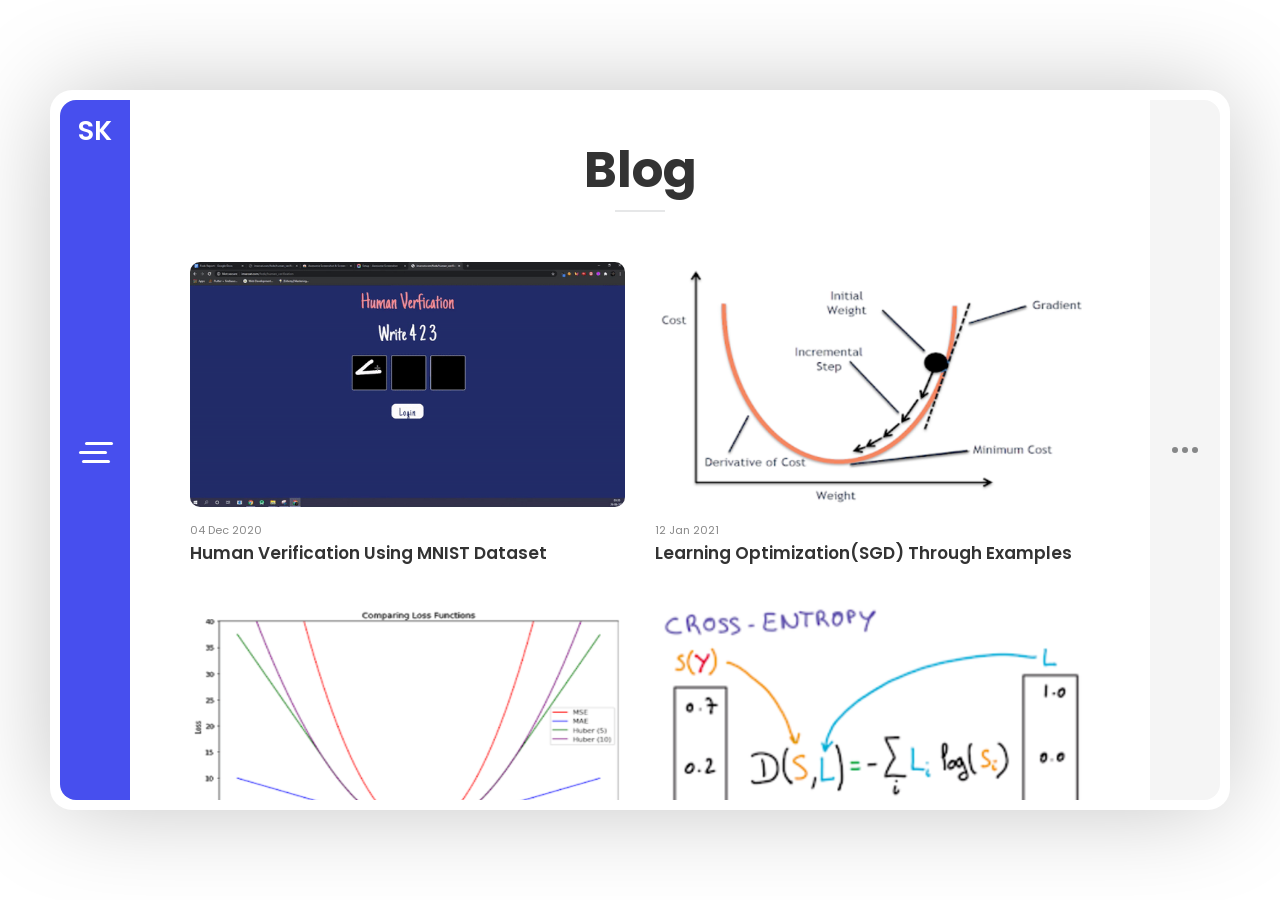
==== commit a5f2e860: "master" ====
--- a/blog.html
+++ b/blog.html
@@ -3,7 +3,7 @@
   <head>
     <meta charset="UTF-8" />
     <meta http-equiv="X-UA-Compatible" content="IE=edge"> 
-    <title>Alan - Resume / CV / vCard Template</title>
+    <title>Srinivas Konduri</title>
     <meta name="viewport" content="width=device-width, initial-scale=1, maximum-scale=1, user-scalable=no">
     <meta name="description" content="Leven - Resume / CV / vCard Template" />
     <meta name="keywords" content="vcard, resposnive, retina, resume, jquery, css3, bootstrap, portfolio" />
@@ -255,10 +255,9 @@
                           <div class="blog-card">
                             <div class="media-block">
                               <div class="category">
-                                <a href="#" title="View all posts in WordPress">Deep Learning</a>
                               </div>
                               <a href="https://medium.com/analytics-vidhya/human-verification-using-mnist-dataset-with-code-dc3477c17909" target="_blank">
-                                <img src="./img/blog/blog_post_1.jpg" alt="How to Make a WordPress Plugin Extensible" title="" />
+                                <img src="./img/blog/hum.gif" alt="How to Make a WordPress Plugin Extensible" title="" />
                                 <div class="mask"></div>
                               </a>
                             </div>
@@ -277,11 +276,10 @@
                           <div class="blog-card">
                             <div class="media-block">
                               <div class="category">
-                                <a href="#" title="View all posts in Design">Deep Learning</a>
                               </div>
 
                               <a href="https://medium.com/analytics-vidhya/learning-optimization-sgd-through-examples-2459f1a0715">
-                                <img src="./img/blog/blog_post_2.jpg" alt="6 Easy Steps to Better Icon Design" title="" />
+                                <img src="./img/blog/opt.png" alt="6 Easy Steps to Better Icon Design" title="" />
                                 <div class="mask"></div>
                               </a>
                             </div>
@@ -294,16 +292,15 @@
                           </div>
                         </div>
                         <!-- End of Blog Post 2 -->
-                        
+                        <br><br>
                         <!-- Blog Post 3 -->
                         <div class="item">
                           <div class="blog-card">
                             <div class="media-block">
                               <div class="category">
-                                <a href="#" title="View all posts in UI">Deep Learning</a>
                               </div>
                               <a href="https://medium.com/analytics-vidhya/loss-functions-part-1-17b2601031c1">
-                                <img src="./img/blog/blog_post_3.jpg" alt="Creative and Innovative Navigation Designs" title="" />
+                                <img src="./img/blog/l1.png" alt="Creative and Innovative Navigation Designs" title="" />
                                 <div class="mask"></div>
                               </a>
                             </div>
@@ -322,10 +319,9 @@
                           <div class="blog-card">
                             <div class="media-block">
                               <div class="category">
-                                <a href="#" title="View all posts in Design">Deep Learning</a>
                               </div>
                               <a href="https://medium.com/analytics-vidhya/loss-functions-part-2-c9d0255cbcfc">
-                                <img src="./img/blog/blog_post_4.jpg" alt="Why I Switched to Sketch For UI Design" title="" />
+                                <img src="./img/blog/l2.png" alt="Why I Switched to Sketch For UI Design" title="" />
                                 <div class="mask"></div>
                               </a>
                             </div>
@@ -338,16 +334,15 @@
                           </div>
                         </div>
                         <!-- End of Blog Post 4 -->
-                        
+                        <br><br>
                         <!-- Blog Post 5 -->
                         <div class="item">
                           <div class="blog-card">
                             <div class="media-block">
                               <div class="category">
-                                <a href="#" title="View all posts in E-Commerce">Deep Learning</a>
                               </div>
                               <a href="https://srinivask-bits.medium.com/revise-key-terms-and-concepts-of-deep-learning-in-5-minutes-876a0958017d">
-                                <img src="./img/blog/blog_post_5.jpg" alt="An Overview of E-Commerce Platforms" title="" />
+                                <img src="./img/blog/rev.jpg" alt="An Overview of E-Commerce Platforms" title="" />
                                 <div class="mask"></div>
                               </a>
                             </div>
@@ -363,7 +358,6 @@
                         
                       </div>
 
-                      <a class="btn btn-primary" href="https://srinivask-bits.medium.com/" target="_blank">See All Posts</a>
                     </div>
                   </div>
                 </div>
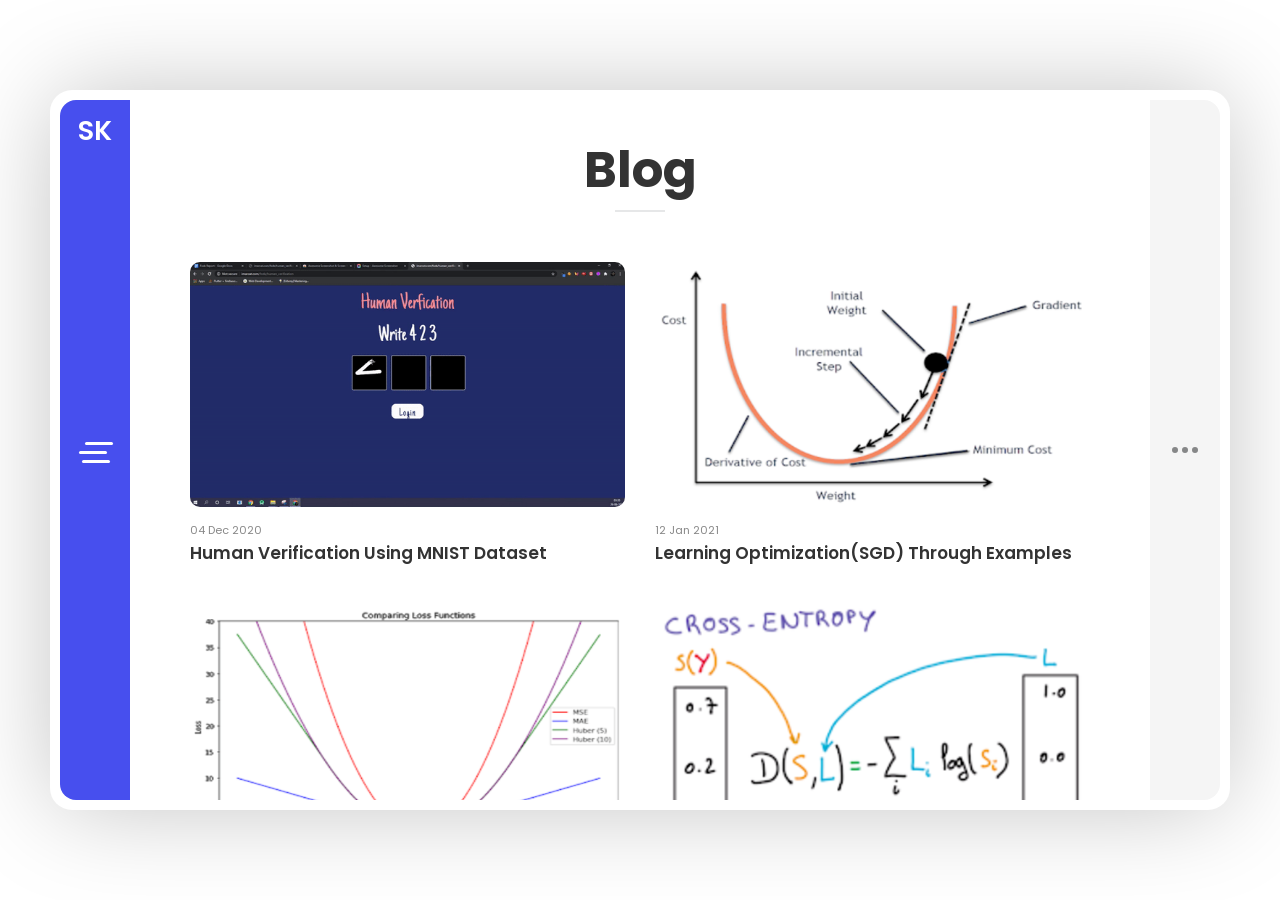
==== commit 55760838: "master" ====
--- a/blog.html
+++ b/blog.html
@@ -125,9 +125,6 @@
                 <a href="index.html">About Me</a>
               </li>
               
-              <li class="menu-item">
-                <a href="resume.html">Resume</a>
-              </li>
 
               <li class="menu-item">
                 <a href="portfolio.html">Portfolio</a>
@@ -193,6 +190,12 @@
                   <a>Selected for Amazon ML Summer School - 2021</a>
                 </li>
                 <li>
+                  <a>1st Position in BITS Geeks For Geeks practice website.</a>
+                </li>
+                <li>
+                  <a>Solved 500+ problems on GFG/LeetCode/InterviewBit.</a>
+                </li>
+                <li>
                   <a>Secretary for Economics Association 2019-20</a>
                 </li>
                 <li>
@@ -370,13 +373,14 @@
             <div class="footer-social">
               <ul class="footer-social-links">
                 <li>
-                  <a href="#" target="_blank">Twitter</a>
-                </li>
-                <li>
-                  <a href="#" target="_blank">Facebook</a>
-                </li>
-                <li>
-                  <a href="#" target="_blank">Instagram</a>
+                  <a href="https://github.com/srinivaskool" target="_blank">GitHub</a>
+                </li>
+                
+                <li>
+                  <a href="https://www.linkedin.com/in/srinivas-konduri/" target="_blank">LinkedIn</a>
+                </li>
+                <li>
+                  <a href="	https://www.facebook.com/srinivas.koool" target="_blank">Facebook</a>
                 </li>
               </ul>
             </div>
